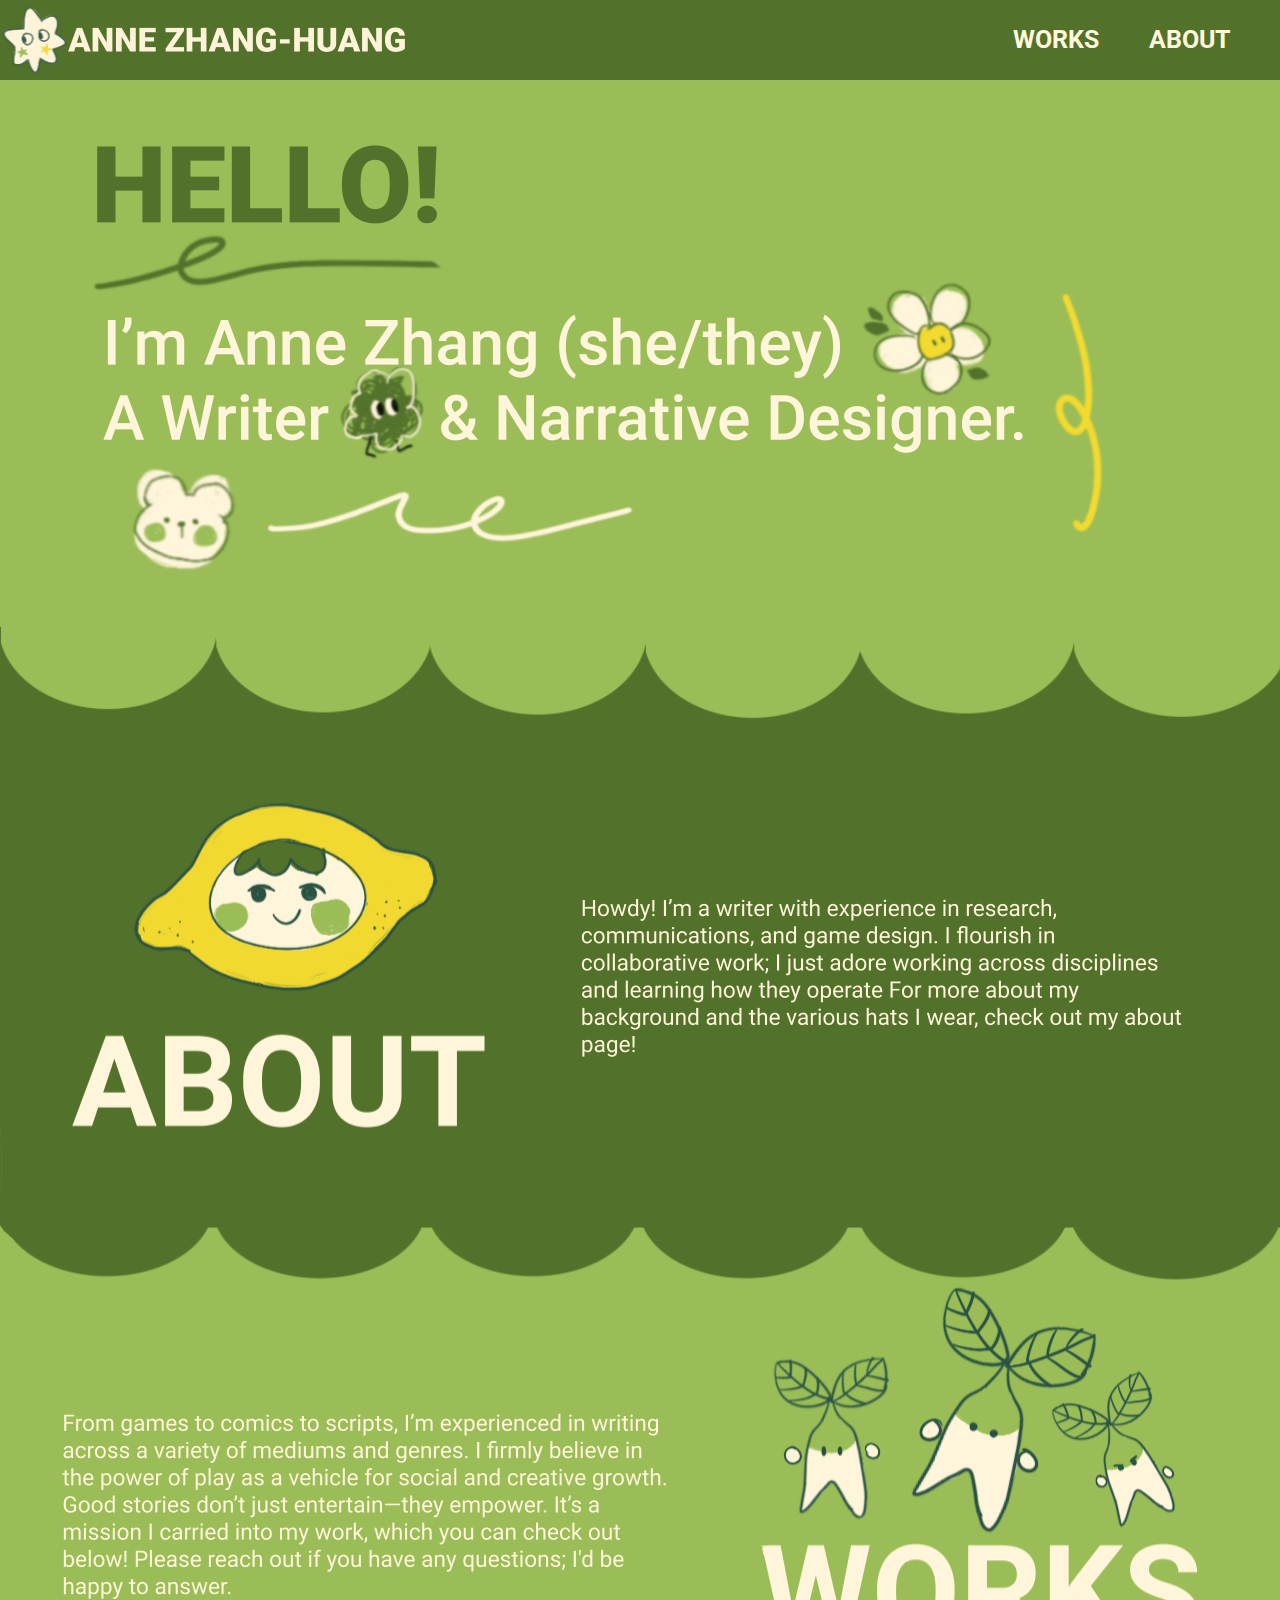
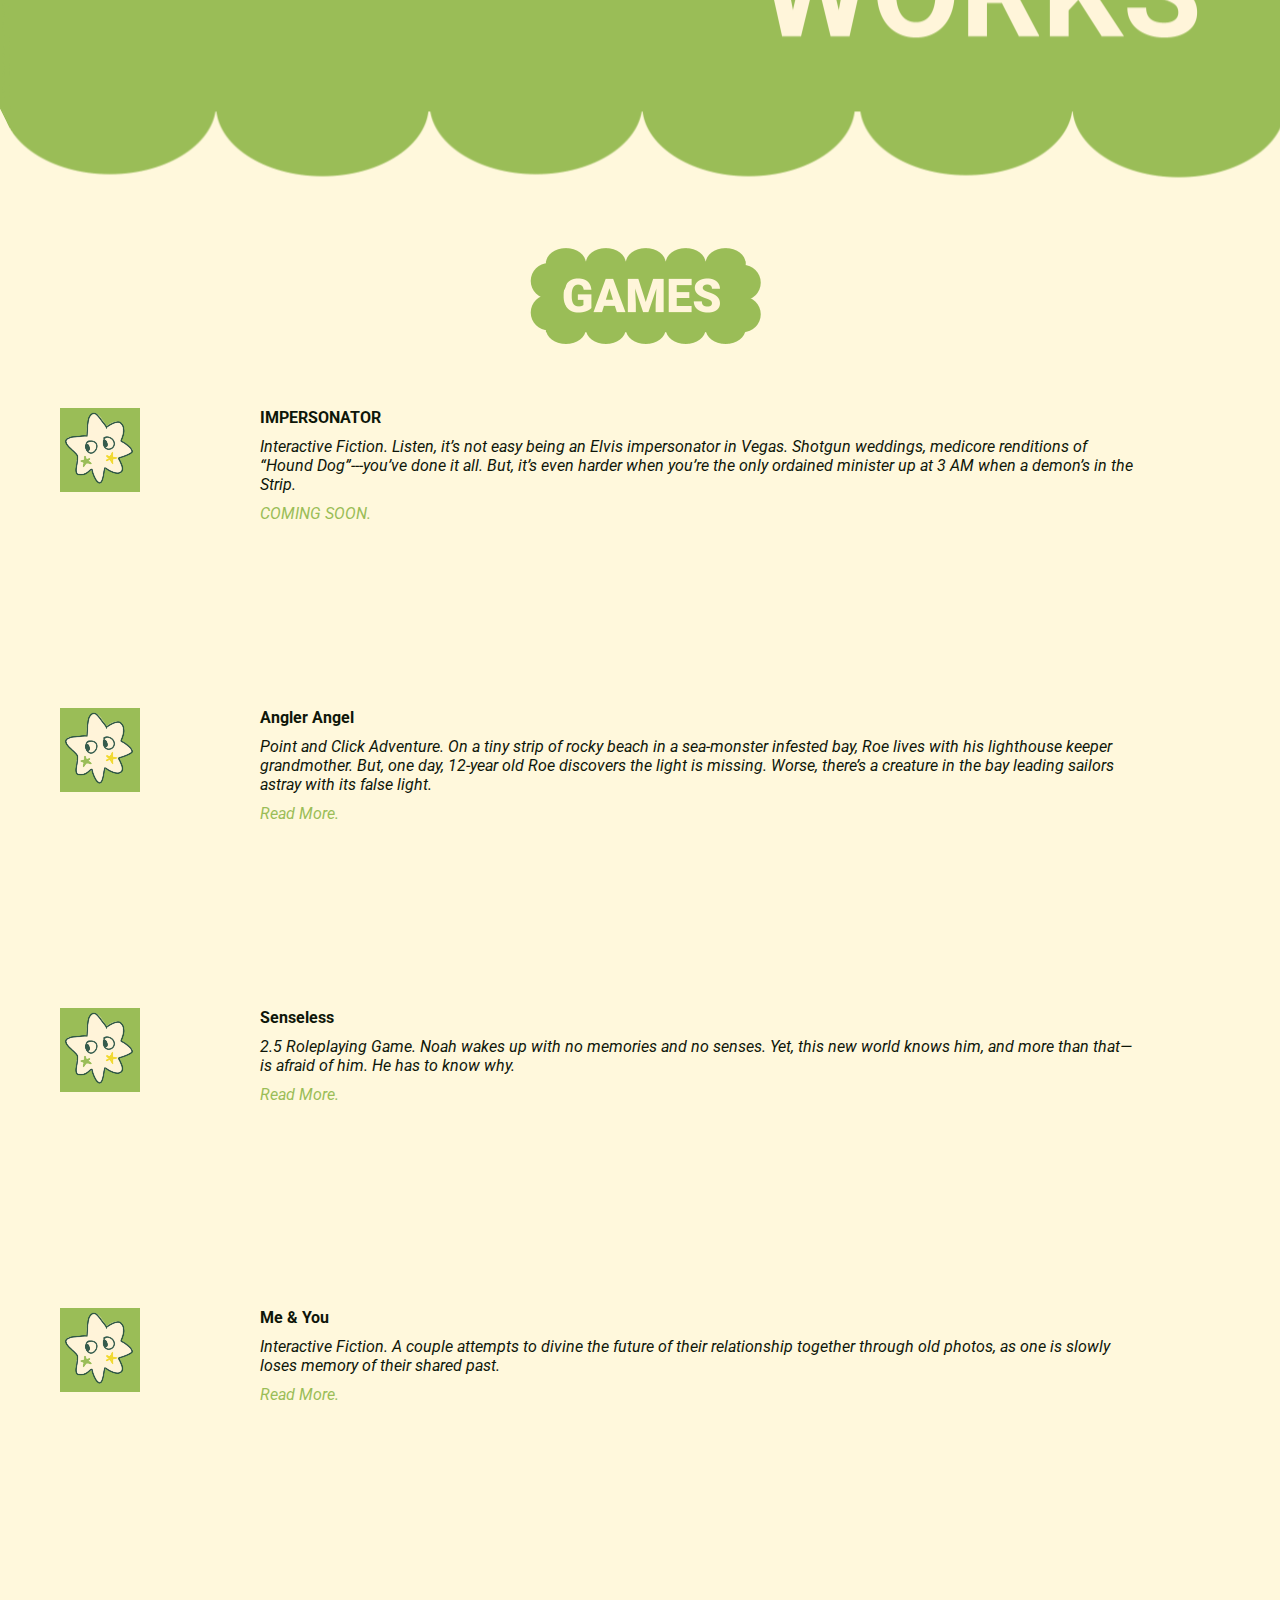
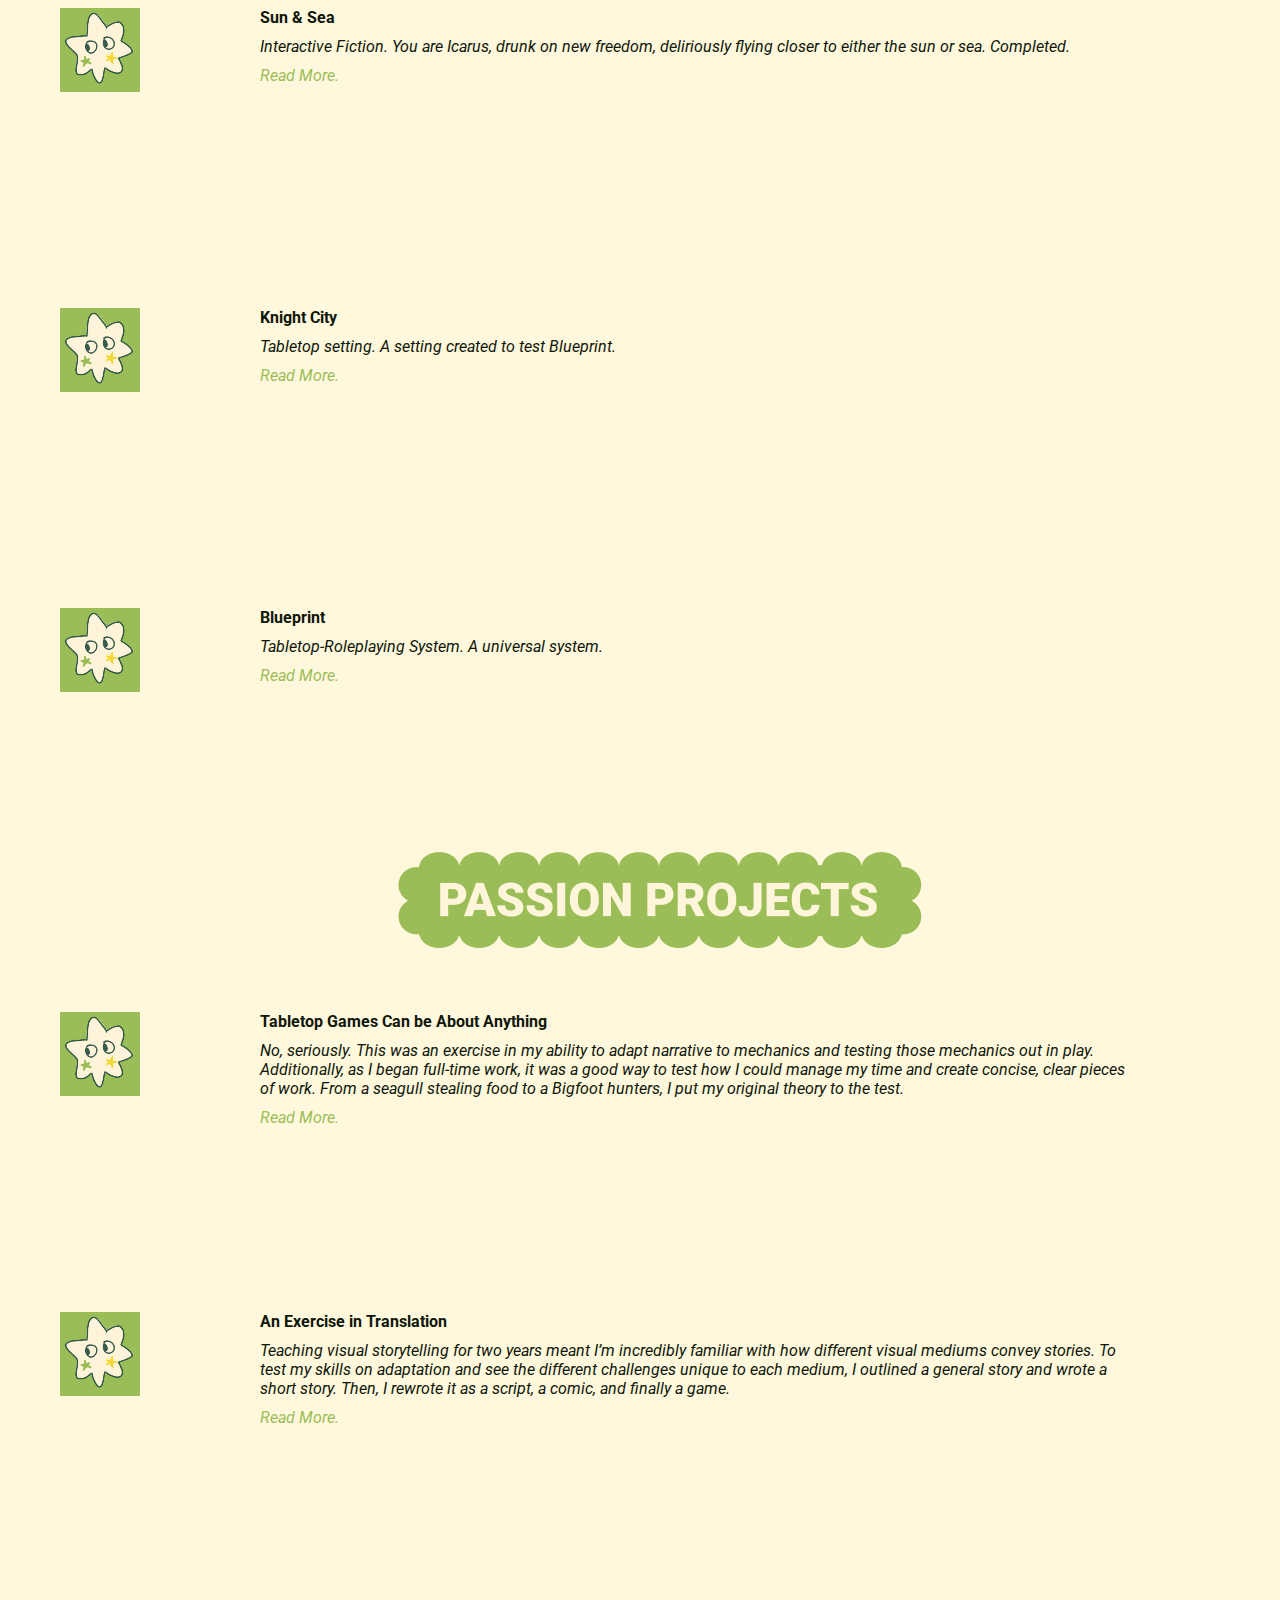
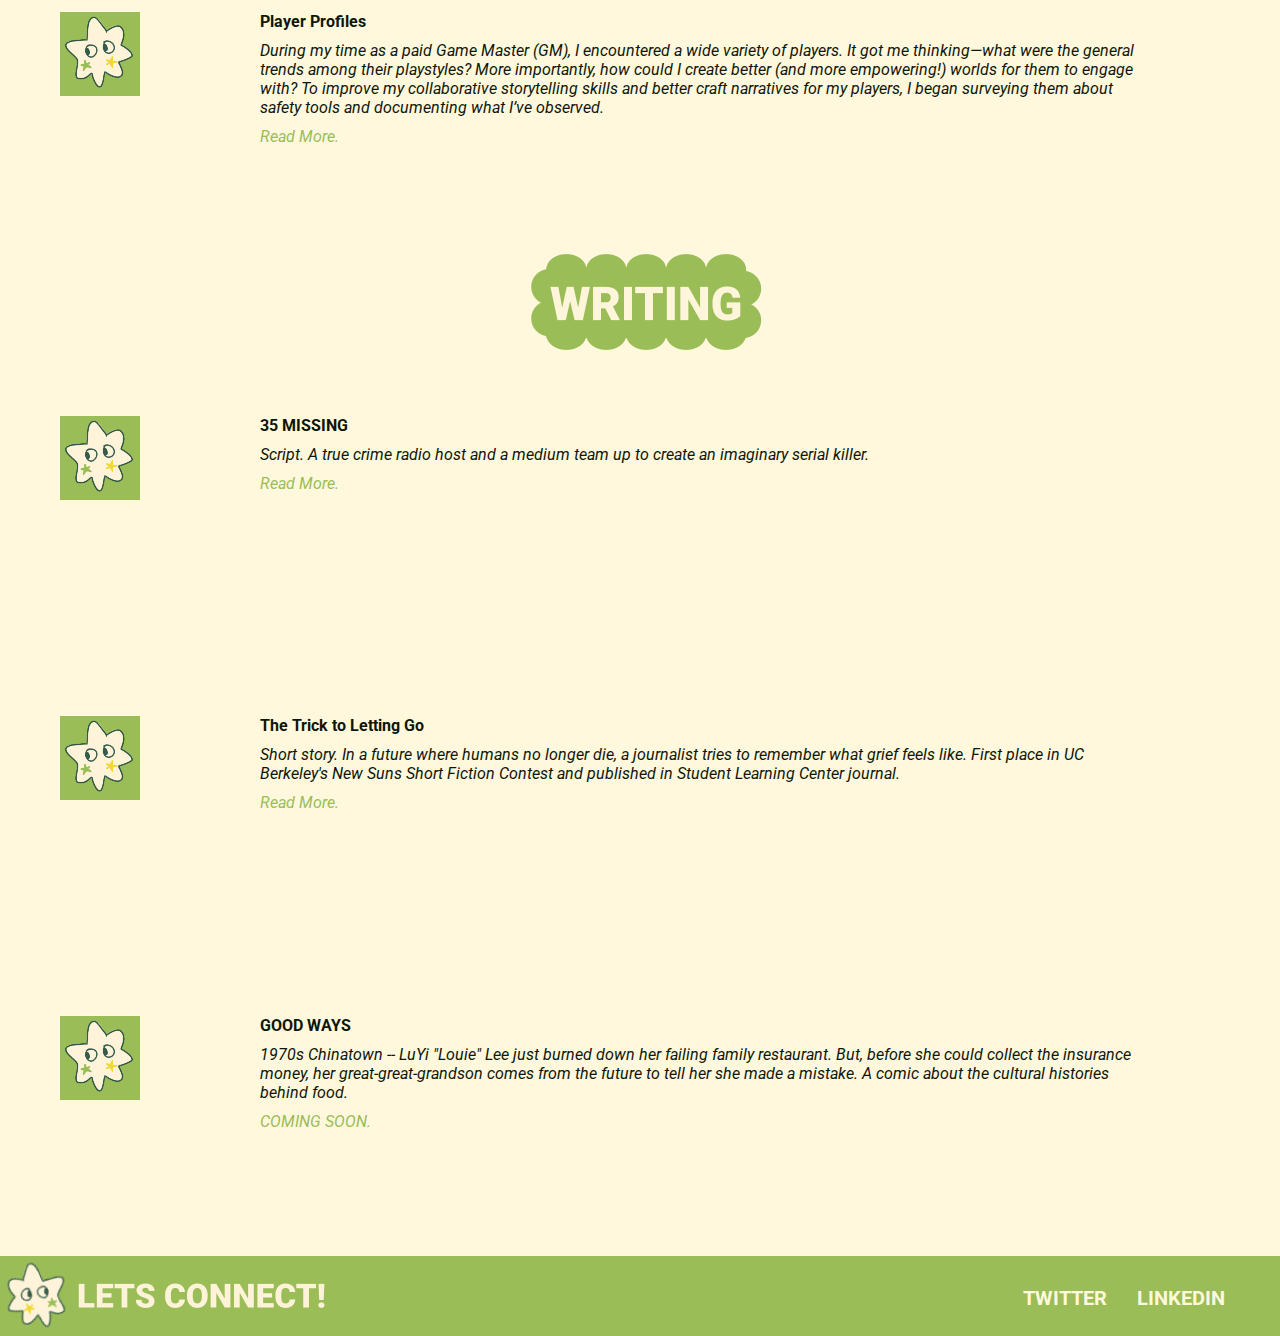
==== index.html @ 39949796 "Initial commit" ====
<!DOCTYPE html> 
<html>
    
<head> 
    <link rel="stylesheet" type="text/css" href="css/style.css"> 
    <link href="https://fonts.googleapis.com/css2?family=Roboto&display=swap" rel="stylesheet"> 
    <style>
        body {
          font-family: "Roboto", sans-serif;
        }
    </style>
        
<!--please do not read or review my code. it works, and that's what matters.-->

</head>

<!--navbar-->
<div class="nav2">
    <div id="logo"> <a href="index.html"> <img id="logo" src="assets/logofull.png" alt="logo"> </a> </div>
    <a href="about.html"> <div id="navitem2"> <strong> ABOUT </strong> </div> </a>
    <a href="#sectiontitle1"> <div id="navitem3"> <strong> WORKS </strong></div></a>
</div>

<!--header image-->
        <div id="headerim">
            <img id="headerim" src="assets/header.png" alt="headerim"> 
        </div>

<!--games-->

<div id="sectiontitle">
    <img id="gamessec" src="assets/gamessection.png" alt="gamessec"> 
</div>

<div id="projectunit">
    <div id="img-container"> 
        <img src="assets/lgoo.PNG" alt="gamephoto">
    </div>
    <div id="descrip"> <div id=title1>  <strong> IMPERSONATOR </strong> </div>
    <div id="summ"><em>Interactive Fiction. Listen, it’s not easy being an Elvis impersonator in Vegas. Shotgun weddings, medicore renditions of “Hound Dog”---you’ve done it all. But, it’s even harder when you’re the only ordained minister up at 3 AM when a demon’s in the Strip.</em> </div>
    <div id="comingsoon"> <em> COMING SOON. </em> </div>
    </div>
</div>

<div id="projectunit">
    <div id="img-container"> 
        <img src="assets/lgoo.PNG" alt="gamephoto">
    </div>
    <div id="descrip"> <div id=title1> <strong> Angler Angel </strong> </div>
    <div id="summ"> <em>Point and Click Adventure. On a tiny strip of rocky beach in a sea-monster infested bay, Roe lives with his lighthouse keeper grandmother. But, one day, 12-year old Roe discovers the light is missing. Worse, there’s a creature in the bay leading sailors astray with its false light. </em> </div>
    <a id="readmore" href="works/Angler Angel.html"> <em> Read More. </em> </a>
    </div>
</div>

<div id="projectunit">
    <div id="img-container"> 
        <img src="assets/lgoo.PNG" alt="gamephoto">
    </div>
    <div id="descrip"> <div id=title1> <strong> Senseless </strong> </div>
    <div id="summ"> <em>2.5 Roleplaying Game. Noah wakes up with no memories and no senses. Yet, this new world knows him, and more than that—is afraid of him. He has to know why.</em> </div>
    <a id="readmore" href="works/Senseless.html"> <em> Read More. </em> </a>
    </div>
</div>

<div id="projectunit">
    <div id="img-container"> 
        <img src="assets/lgoo.PNG" alt="gamephoto">
    </div>
    <div id="descrip"> <div id=title1> <strong> Me & You </strong> </div>
    <div id="summ"> <em>Interactive Fiction. A couple attempts to divine the future of their relationship together through old photos, as one is slowly loses memory of their shared past. </em> </div>
    <a id="readmore" href="works/Me & You.html"> <em> Read More. </em> </a>
    </div>
</div>

<div id="projectunit">
    <div id="img-container"> 
        <img src="assets/lgoo.PNG" alt="gamephoto">
    </div>
    <div id="descrip"> <div id=title1> <strong> Sun & Sea</strong> </div>
    <div id="summ"> <em>Interactive Fiction. You are Icarus, drunk on new freedom, deliriously flying closer to either the sun or sea. Completed.</em> </div>
    <a id="readmore" href="works/Sun & Sea.html"> <em> Read More. </em> </a>
    </div>
</div>

<div id="projectunit">
    <div id="img-container"> 
        <img src="assets/lgoo.PNG" alt="gamephoto">
    </div>
    <div id="descrip"> <div id=title1>  <strong> Knight City </strong> </div>
    <div id="summ"> <em>Tabletop setting. A setting created to test Blueprint. </em> </div>
    <a id="readmore" href="works/Blueprint.html"> <em> Read More. </em> </a>
    </div>
</div>

<div id="projectunit">
    <div id="img-container"> 
        <img src="assets/lgoo.PNG" alt="gamephoto">
    </div>
    <div id="descrip"> <div id=title1>  <strong> Blueprint </strong> </div>
    <div id="summ"> <em>Tabletop-Roleplaying System. A universal system. </em> </div>
    <a id="readmore" href="works/Knight City.html"> <em> Read More. </em> </a>
    </div>
</div>

<!--passion projects-->

<div id="sectiontitle1">
    <img id="gamessec" src="assets/projectssection.png" alt="gamessec"> 
</div>

<div id="projectunit">
    <div id="img-container"> 
        <img src="assets/lgoo.PNG" alt="gamephoto">
    </div>
    <div id="descrip"> <div id=title1>  <strong> Tabletop Games Can be About Anything </strong> </div>
    <div id="summ"> <em>No, seriously. This was an exercise in my ability to adapt narrative to mechanics and testing those mechanics out in play. Additionally, as I began full-time work, it was a good way to test how I could manage my time and create concise, clear pieces of work. From a seagull stealing food to a Bigfoot hunters, I put my original theory to the test. </em> </div>
    <a id="readmore" href="works.html"> <em> Read More. </em> </a>
    </div>
</div>

<div id="projectunit">
    <div id="img-container"> 
        <img src="assets/lgoo.PNG" alt="gamephoto">
    </div>
    <div id="descrip"> <div id=title1> <strong> An Exercise in Translation </strong> </div>
    <div id="summ"> <em>Teaching visual storytelling for two years meant I’m incredibly familiar with how different visual mediums convey stories. To test my skills on adaptation and see the different challenges unique to each medium, I outlined a general story and wrote a short story. Then, I rewrote it as a script, a comic, and finally a game. </em> </div>
    <a id="readmore" href="works.html"> <em> Read More. </em> </a>
    </div>
</div>

<div id="projectunit">
    <div id="img-container"> 
        <img src="assets/lgoo.PNG" alt="gamephoto">
    </div>
    <div id="descrip"> <div id=title1> <strong> Player Profiles</strong> </div>
    <div id="summ"> <em> During my time as a paid Game Master (GM), I encountered a wide variety of players. It got me thinking—what were the general trends among their playstyles? More importantly, how could I create better (and more empowering!) worlds for them to engage with? To improve my collaborative storytelling skills and better craft narratives for my players, I began surveying them about safety tools and documenting what I’ve observed. </em> </div>
    <a id="readmore" href="works.html"> <em> Read More. </em> </a>
    </div>
</div>

<!-- 
<div id="projectunit">
    <img src="multiverse.jpg" alt="translation">
    <h4>RUNETERRA: MULTIVERSE</h4> 
    <em>Body text. <a href="works.html"> Read More. </a> </em> 
</div>

<div id="projectunit">
    <img src="translation.jpg" alt="translation">
    <h4>VALORANT: TWO WORLDS</h4> 
    <em>Body text. <a href="works.html"> Read More. </a> </em> 
</div>
-->

<!--other writing -->

<div id="sectiontitle">
    <img id="gamessec" src="assets/writingsection.png" alt="gamessec"> 
</div>

<div id="projectunit">
    <div id="img-container"> 
        <img src="assets/lgoo.PNG" alt="gamephoto">
    </div>
    <div id="descrip"> <div id=title1> <strong> 35 MISSING </strong> </div>
    <div id="summ"> <em> Script. A true crime radio host and a medium team up to create an imaginary serial killer. </em> </div>
    <a id="readmore" href="works.html"> <em> Read More. </em> </a>
    </div>
</div>

<div id="projectunit">
    <div id="img-container"> 
        <img src="assets/lgoo.PNG" alt="gamephoto">
    </div>
    <div id="descrip"> <div id=title1> <strong> The Trick to Letting Go </strong>  </div>
    <div id="summ"> <em> Short story. In a future where humans no longer die, a journalist tries to remember what grief feels like. First place in UC Berkeley's New Suns Short Fiction Contest and published in Student Learning Center journal.</em> </div>
    <a id="readmore" href="works.html"> <em> Read More. </em> </a>
    </div>
</div>

<div id="projectunit">
    <div id="img-container"> 
        <img src="assets/lgoo.PNG" alt="gamephoto">
    </div>
    <div id="descrip"> <div id=title1> <strong> GOOD WAYS </strong> </div>
    <div id="summ"> <em> 1970s Chinatown -- LuYi "Louie" Lee just burned down her failing family restaurant. But, before she could collect the insurance money, her great-great-grandson comes from the future to tell her she made a mistake. A comic about the cultural histories behind food.</em> </div>
    <div id="comingsoon"> <em> COMING SOON. </em> </div>
    </div>
</div>

<!--footer-->
<div class="footer">
    <div id="logofoot">
        <img id="logofoot" src="assets/letsconnect.png" alt="logofoot"> 
    </div>
        <a href="https://www.linkedin.com/in/annezhang9/"> <div id="contactinfo"> <strong> LINKEDIN </strong> </div> </a>
        <a href="https://twitter.com/rejectedtedtalk"> <div id="contactinfo2"> <strong> TWITTER </strong> </div> </a>
    </div>
</div>

<script src="js/script.js"></script>

</body>

</html>
---- css/style.css ----
@import url('https://fonts.googleapis.com/css2?family=Roboto&display=swap');

/*please do not read or review my code. it works, and that's what matters.*/

html {
	background-color: #fff8dc;
}

body {
	margin: 0px;
	padding: 0px;
}

/*navbar*/

.nav {
	overflow: hidden;
	display: inline;
	float: left;
	background-color: #52712b;
    width: 1350px;
    height: 80px;
    position:fixed;
	margin: 0px;
}

#navitem {
	list-style-type: none;
	float: right;
	color: #fff8dc; 
	font-size: 25px;
	display: flex; 
	flex-direction: row;
	justify-content: flex-end;
	align-items: center;
	padding-top: 25px;
	padding-right: 120px;
}

#navitem:link {
	color: #fff8dc; 
    text-decoration: none;
}

#navitem:hover {
	text-decoration: underline;
}

#navitem:visited, #navitem:active {
    color: #f1d930;
}

#logo {
	list-style-type: none;
	margin: 0;
   	display: inline;
   	float: left;
}

/*navbar double duty*/

.nav2 {
	overflow: hidden;
	display: inline;
	float: left;
	background-color: #52712b;
    width: 1350px;
    height: 80px;
    position:fixed;
	margin: 0px;
}

#navitem2, #navitem3 {
	list-style-type: none;
	float: right;
	color: #fff8dc; 
	font-size: 25px;
	display: flex; 
	flex-direction: row;
	justify-content: flex-end;
	align-items: center;
	padding-top: 25px;
}

#navitem2 {
	padding-right: 120px;
}

#navitem3{
	padding-right: 50px;
}

#navitem2:link, #navitem3:link {
	color: #fff8dc; 
    text-decoration: none;
}

#navitem2:hover, #navitem3:hover {
	text-decoration: underline;
}

#navitem2:visited, #navitem2:active, #navitem3:visited, #navitem3:active {
    color: #f1d930;
}

#logo2 {
	list-style-type: none;
	margin: 0;
   	display: inline;
   	float: left;
}

/*headerimage*/

#headerim {
	padding-top: 20px;
}

/*works body*/

#sectiontitle {
	padding-left: 525px;
}

#sectiontitle1 {
	padding-left: 390px;
}

#projectt {
	color: #52712b;
}

#workdes {
	color: #1e151b;
}

#descrip { 
	padding: 10px;
}

#workdes {
    color: #1e151b;
}

/*about; dress up*/
#pop {
    background-color: #f4f1ec;
    height: 100%;
}

#ABC {
    height: 100%;
  }

body {
	margin: 0px;
	background-position: center;
}

#title {
	font-size: 75px;
	text-align: center;
	margin: 30px;
	margin-bottom: 20px;
	text-transform: uppercase;
	letter-spacing: 2px;
	padding-top: 30px;
	font-weight: 700;
	color: #52712b;
}

#me-container {
	overflow: hidden;
	position: relative;
	width: 500px;
	height: 300px;
	margin: 0 auto;
}

#selection-container {
	position: relative;
	text-align: center;
	top: 10px;
	padding: 10px;
}

.outfit-selection {
	cursor: pointer;
	height: 100px;
	margin: 10px;
}

.outfit-selection:hover {
	opacity: 0.6;
}

#body {
	position: absolute;
	height: 300px;
	top: 5px;
	left: 110px;
}

#body:hover, .outfit:hover, .outfit-selection:hover {
	-webkit-transform: rotate(5deg);
}

.outfit {
	/*z-index: 10;*/
	position: absolute;
	height: 300px;
	top: 5px;
	left: 110px;
}

.hidden {
	display: none;
}

.show {
	display: block;
}

#o1 {
	position: absolute;
	height: 300px;
	top: 5px;
	left: 110px;
}

#o2 {
	position: absolute;
	height: 300px;
	top: 5px;
	left: 110px;
}

#o3 {
	position: absolute;
	height: 300px;
	top: 5px;
	left: 110px;
}

#o4 {
	position: absolute;
	height: 300px;
	top: 5px;
	left: 110px;
}

#o2text {
	color: #52712b;
	font-size: 30px;
	padding-left: 580px;
}

#o1text, #o3text {
	color: #52712b;
	font-size: 30px;
	padding-left: 550px;
}

#o4text {
	color: #52712b;
	font-size: 30px;
	padding-left: 560px;
}

#bodytext{
	color: #1e151b;
	font-size: 15px;
	padding-left: 350px;
	padding-top: 15px;
	padding-bottom: 25px;
}

#o1body, #o2body, #o3body, #o4body {
	color: #1e151b;
	font-size: 15px;
	padding-left: 380px;
	padding-top: 15px;
	padding-bottom: 25px;
}

.button {
	position: absolute;
	font-size: 1.5em;
	text-transform: uppercase;
	color: #f4f1ec;
	background: #9abd57;
	padding: 10px;
	letter-spacing: 3px;
	text-align: center;
	transition: 0.3s;
}

.button:hover {
	cursor: pointer;
	background:#9abd57;
	transform: rotate(-5deg);
}

#strip-button {
	right: 20%;
	bottom: 40%;

}

/*index body*/

#abme1, #ABC {
	display:flex;
	flex-direction: row;
	justify-content: space-around;
	align-items: center;
}

#ab1title, #projectt {
	color: #9abd57;
}

#ab1ab, #workdes {
	color: #0e1609;
}

#project-unit {
	margin: 10px;
	display: flex;
	flex-direction: column;
	align-items: center; 
	justify-content: flex-start;
}

/*
#project-unit1 {
	margin-top: 10px;
	padding-right: 120px;
	display: flex;
	flex-direction: column;
}
*/


#gamephoto1{
	padding-left: 30px;
}

#descrip {
	margin-left: 50px;
	margin-right: 50px;
	margin-top: 50px;
	margin-bottom: 50px;
}

#summ {
	padding-top: 10px;
}

#img-container {
	margin: 60px;
	background-color: #9abd57;
}

#abc{
	display:flex;
	flex-direction: row;
	justify-content: space-around;
	align-items: center;
	padding-bottom: 10px;
}

#projectunit {
	height: 300px;
	width: 1200px;
	color: #0e1609;
	display:flex;
	flex-direction: row;
	align-items: flex-start;
}

/*
#title1 {
	color: #52712b;
	font-size: 20px;
}
*/

#summ {
	padding-bottom: 10px;
}

#comingsoon {
	color: #9abd57;
}

#readmore {
	color: #9abd57;
	text-decoration: none;
}

#readmore:link {
    text-decoration: none;
	color: #9abd57;
}

#readmore:visited {
	color: #52712b;
	text-decoration: none;
}

#readmore:hover {
	color: #52712b;
	text-decoration: underline;
}

#readmore:active {
    color: #52712b;
	text-decoration: none;
}

/*footer*/

.footer {
    background-color: #9abd57;
    width: 1350px;
    height: 80px;
    left:0px;
    bottom:0px;
}

#contactinfo, #contactinfo2 {
	color: #fff8dc;
    padding-left: 20px;
	list-style-type: none;
	display: inline;
	float: right;
	font-size: 20px;
	margin: 5px;
	padding-top: 25px;
}

#contactinfo {
	padding-right: 120px;
}

#contactinfo2 {
	padding-left: 25px;
}

#contactinfo:link, #contactinfo2:link {
    text-decoration: none;
	color: #fff8dc; 
}

#contactinfo:hover, #contactinfo2:hover {
	text-decoration: underline;
}

#contactinfo:visited, #contactinfo:active, #contactinfo2:visited, #contactinfo2:active {
    color: #f1d930;
}

#logofoot {
	float: left;
}
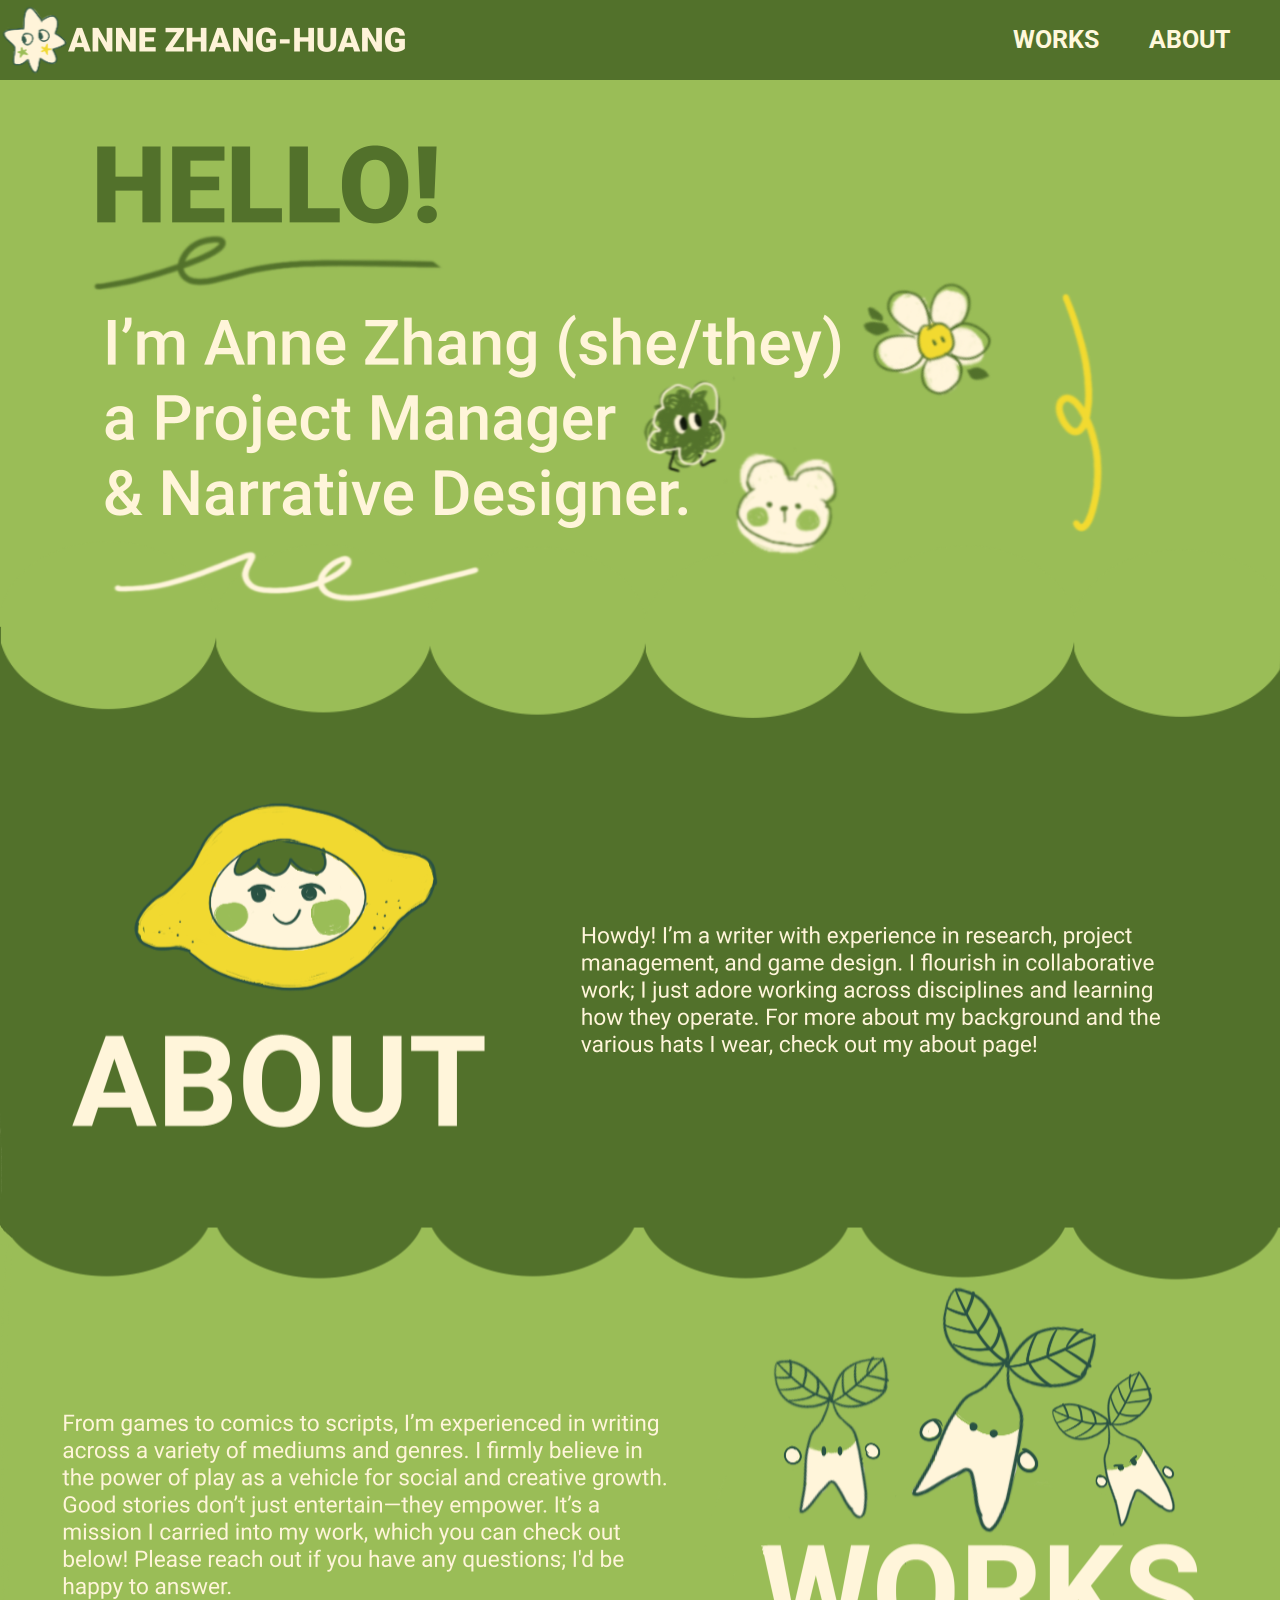
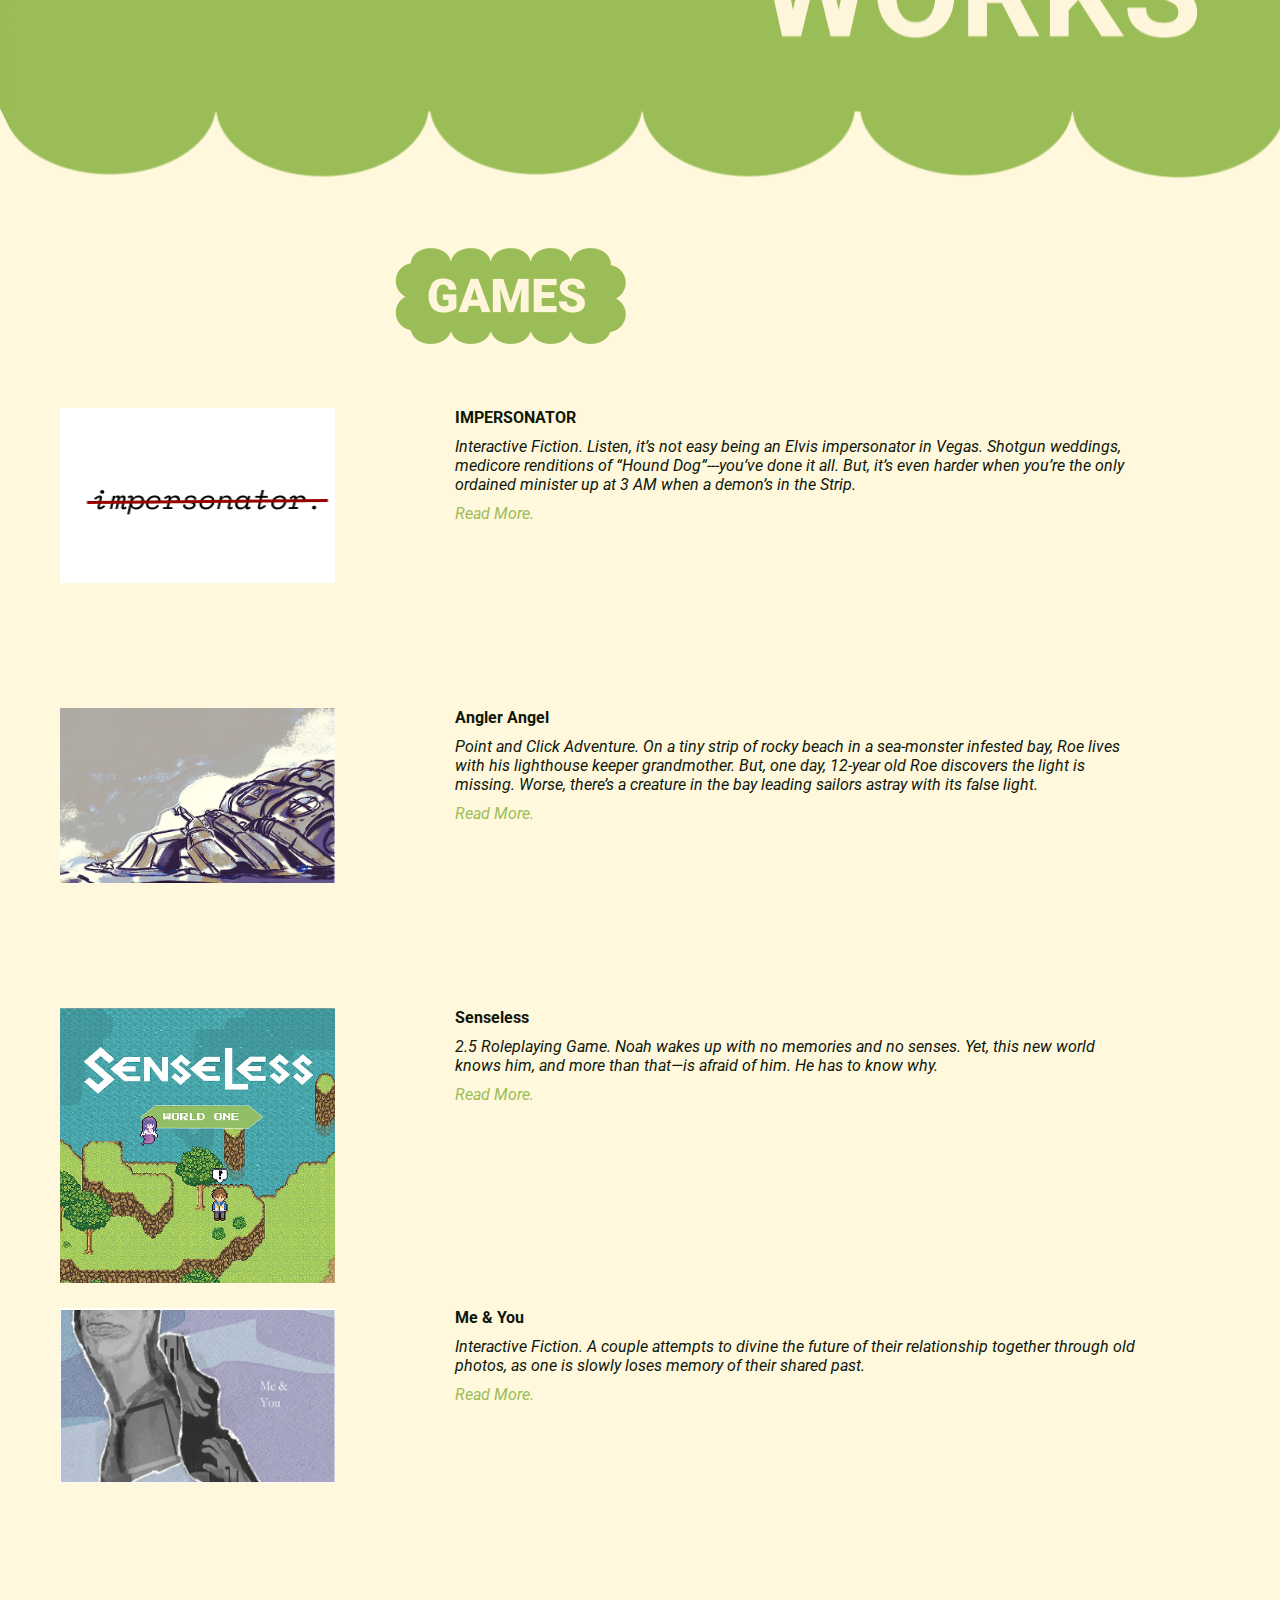
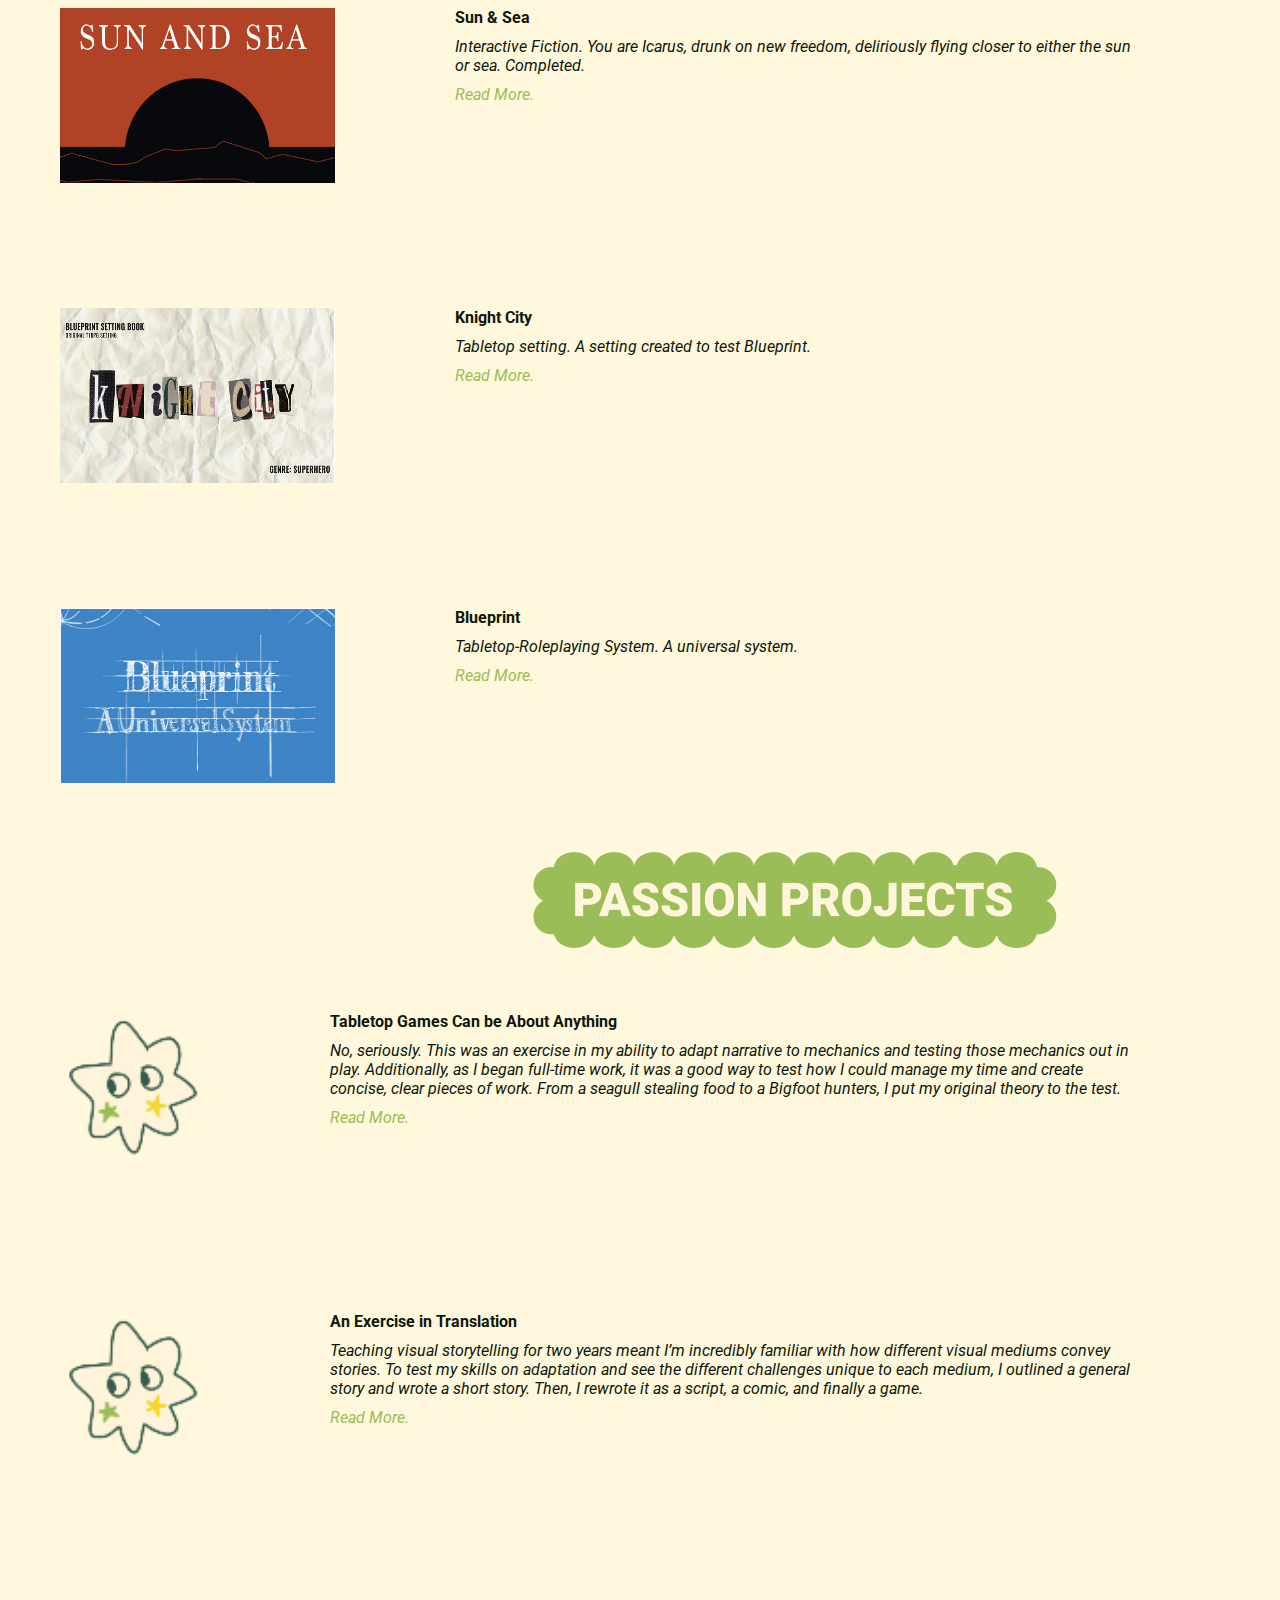
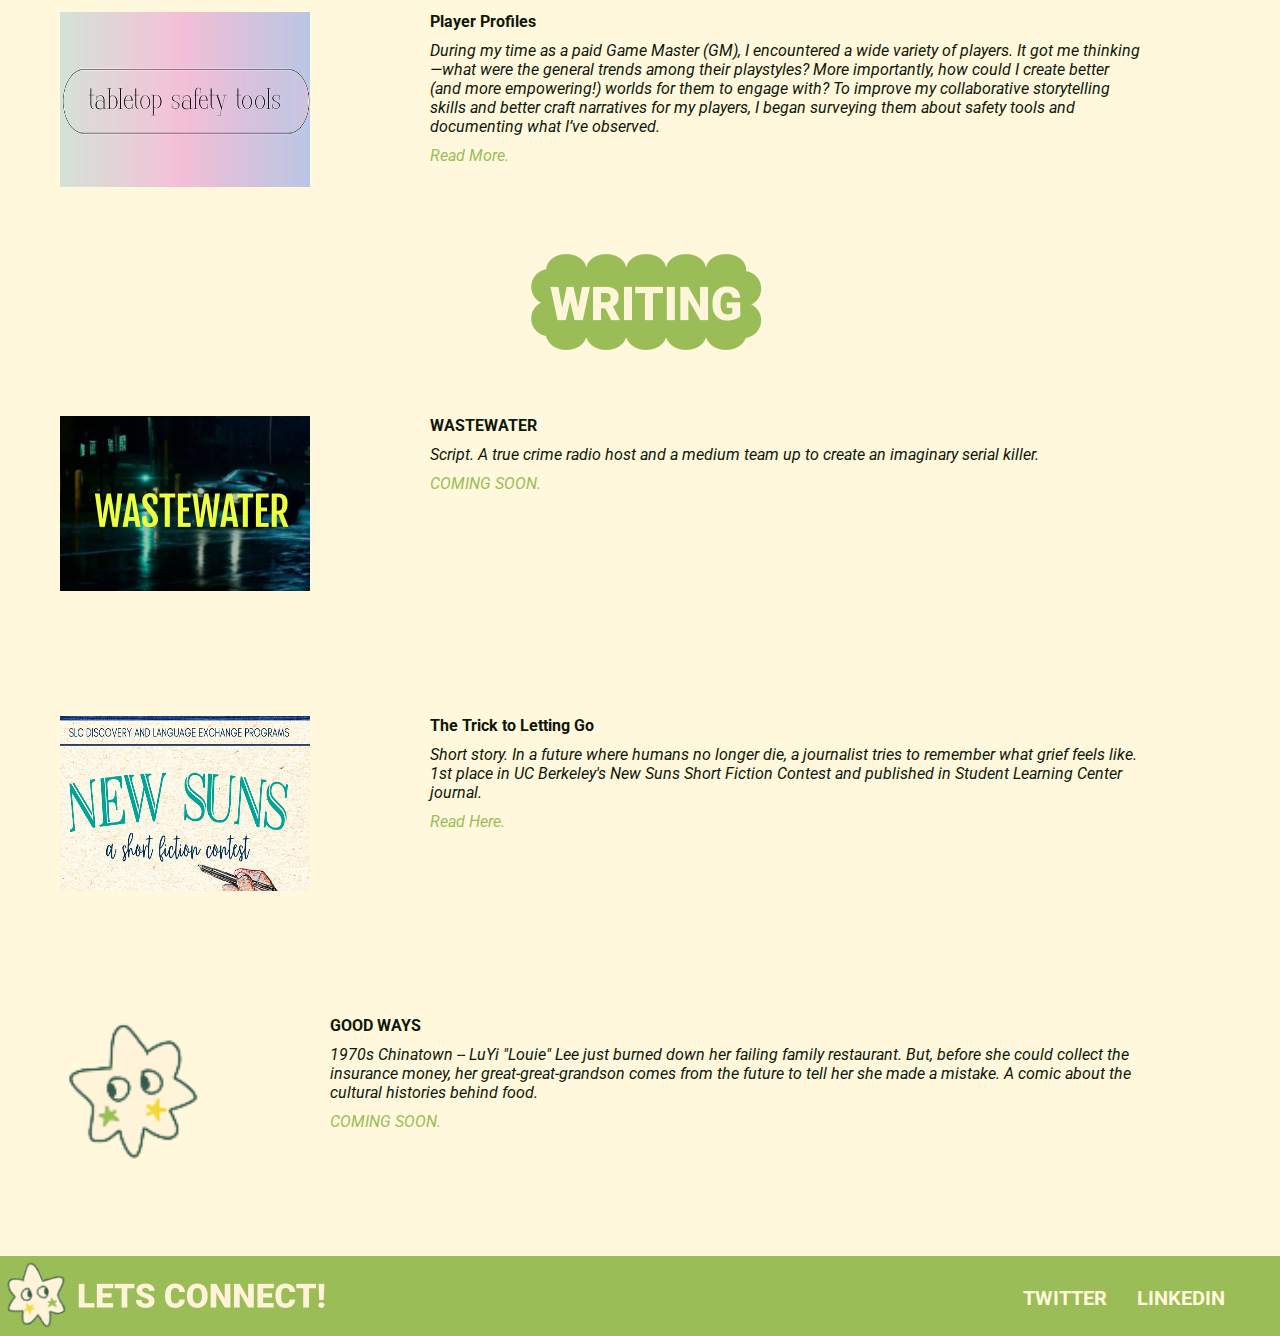
==== commit d0ec5096: "update" ====
--- a/index.html
+++ b/index.html
@@ -28,23 +28,23 @@
 
 <!--games-->
 
-<div id="sectiontitle">
+<div id="sectiontitle1">
     <img id="gamessec" src="assets/gamessection.png" alt="gamessec"> 
 </div>
 
 <div id="projectunit">
     <div id="img-container"> 
-        <img src="assets/lgoo.PNG" alt="gamephoto">
+        <img class="gamephoto3" src="assets/Impersonator.1.png" alt="gamephoto">
     </div>
     <div id="descrip"> <div id=title1>  <strong> IMPERSONATOR </strong> </div>
     <div id="summ"><em>Interactive Fiction. Listen, it’s not easy being an Elvis impersonator in Vegas. Shotgun weddings, medicore renditions of “Hound Dog”---you’ve done it all. But, it’s even harder when you’re the only ordained minister up at 3 AM when a demon’s in the Strip.</em> </div>
-    <div id="comingsoon"> <em> COMING SOON. </em> </div>
-    </div>
-</div>
-
-<div id="projectunit">
-    <div id="img-container"> 
-        <img src="assets/lgoo.PNG" alt="gamephoto">
+    <a id="readmore" href="works/Impersonator.html"> <em> Read More. </em> </a>
+    </div>
+</div>
+
+<div id="projectunit">
+    <div id="img-container"> 
+        <img class="gamephoto3"  src="assets/AnglerAngel.1.png" alt="gamephoto">
     </div>
     <div id="descrip"> <div id=title1> <strong> Angler Angel </strong> </div>
     <div id="summ"> <em>Point and Click Adventure. On a tiny strip of rocky beach in a sea-monster infested bay, Roe lives with his lighthouse keeper grandmother. But, one day, 12-year old Roe discovers the light is missing. Worse, there’s a creature in the bay leading sailors astray with its false light. </em> </div>
@@ -54,7 +54,7 @@
 
 <div id="projectunit">
     <div id="img-container"> 
-        <img src="assets/lgoo.PNG" alt="gamephoto">
+        <img class="gamephoto2" src="assets/Senseless.1.webp" alt="gamephoto">
     </div>
     <div id="descrip"> <div id=title1> <strong> Senseless </strong> </div>
     <div id="summ"> <em>2.5 Roleplaying Game. Noah wakes up with no memories and no senses. Yet, this new world knows him, and more than that—is afraid of him. He has to know why.</em> </div>
@@ -64,7 +64,7 @@
 
 <div id="projectunit">
     <div id="img-container"> 
-        <img src="assets/lgoo.PNG" alt="gamephoto">
+        <img class="gamephoto3" src="assets/Me&You.1.png" alt="gamephoto">
     </div>
     <div id="descrip"> <div id=title1> <strong> Me & You </strong> </div>
     <div id="summ"> <em>Interactive Fiction. A couple attempts to divine the future of their relationship together through old photos, as one is slowly loses memory of their shared past. </em> </div>
@@ -74,7 +74,7 @@
 
 <div id="projectunit">
     <div id="img-container"> 
-        <img src="assets/lgoo.PNG" alt="gamephoto">
+        <img class="gamephoto3" src="assets/SunandSea.1.png" alt="gamephoto">
     </div>
     <div id="descrip"> <div id=title1> <strong> Sun & Sea</strong> </div>
     <div id="summ"> <em>Interactive Fiction. You are Icarus, drunk on new freedom, deliriously flying closer to either the sun or sea. Completed.</em> </div>
@@ -84,57 +84,57 @@
 
 <div id="projectunit">
     <div id="img-container"> 
-        <img src="assets/lgoo.PNG" alt="gamephoto">
+        <img class="gamephoto4" src="assets/KnightCity.1.png" alt="gamephoto">
     </div>
     <div id="descrip"> <div id=title1>  <strong> Knight City </strong> </div>
     <div id="summ"> <em>Tabletop setting. A setting created to test Blueprint. </em> </div>
-    <a id="readmore" href="works/Blueprint.html"> <em> Read More. </em> </a>
-    </div>
-</div>
-
-<div id="projectunit">
-    <div id="img-container"> 
-        <img src="assets/lgoo.PNG" alt="gamephoto">
+    <a id="readmore" href="works/Knight City.html"> <em> Read More. </em> </a>
+    </div>
+</div>
+
+<div id="projectunit">
+    <div id="img-container"> 
+        <img class="gamephoto4"  src="assets/Blueprint.1.png" alt="gamephoto">
     </div>
     <div id="descrip"> <div id=title1>  <strong> Blueprint </strong> </div>
     <div id="summ"> <em>Tabletop-Roleplaying System. A universal system. </em> </div>
-    <a id="readmore" href="works/Knight City.html"> <em> Read More. </em> </a>
+    <a id="readmore" href="works/Blueprint.html"> <em> Read More. </em> </a>
     </div>
 </div>
 
 <!--passion projects-->
 
-<div id="sectiontitle1">
+<div id="sectiontitle">
     <img id="gamessec" src="assets/projectssection.png" alt="gamessec"> 
 </div>
 
 <div id="projectunit">
     <div id="img-container"> 
-        <img src="assets/lgoo.PNG" alt="gamephoto">
+        <img class="gamephoto1" src="assets/lgoo.PNG" alt="gamephoto">
     </div>
     <div id="descrip"> <div id=title1>  <strong> Tabletop Games Can be About Anything </strong> </div>
     <div id="summ"> <em>No, seriously. This was an exercise in my ability to adapt narrative to mechanics and testing those mechanics out in play. Additionally, as I began full-time work, it was a good way to test how I could manage my time and create concise, clear pieces of work. From a seagull stealing food to a Bigfoot hunters, I put my original theory to the test. </em> </div>
-    <a id="readmore" href="works.html"> <em> Read More. </em> </a>
-    </div>
-</div>
-
-<div id="projectunit">
-    <div id="img-container"> 
-        <img src="assets/lgoo.PNG" alt="gamephoto">
+    <a id="readmore" href="works/TTRPGs Anything.html"> <em> Read More. </em> </a>
+    </div>
+</div>
+
+<div id="projectunit">
+    <div id="img-container"> 
+        <img class="gamephoto1" src="assets/lgoo.PNG" alt="gamephoto">
     </div>
     <div id="descrip"> <div id=title1> <strong> An Exercise in Translation </strong> </div>
     <div id="summ"> <em>Teaching visual storytelling for two years meant I’m incredibly familiar with how different visual mediums convey stories. To test my skills on adaptation and see the different challenges unique to each medium, I outlined a general story and wrote a short story. Then, I rewrote it as a script, a comic, and finally a game. </em> </div>
-    <a id="readmore" href="works.html"> <em> Read More. </em> </a>
-    </div>
-</div>
-
-<div id="projectunit">
-    <div id="img-container"> 
-        <img src="assets/lgoo.PNG" alt="gamephoto">
+    <a id="readmore" href="works/Translation.html"> <em> Read More. </em> </a>
+    </div>
+</div>
+
+<div id="projectunit">
+    <div id="img-container"> 
+        <img class="gamephoto" src="assets/TabletopSafetyTools.1.png" alt="gamephoto">
     </div>
     <div id="descrip"> <div id=title1> <strong> Player Profiles</strong> </div>
     <div id="summ"> <em> During my time as a paid Game Master (GM), I encountered a wide variety of players. It got me thinking—what were the general trends among their playstyles? More importantly, how could I create better (and more empowering!) worlds for them to engage with? To improve my collaborative storytelling skills and better craft narratives for my players, I began surveying them about safety tools and documenting what I’ve observed. </em> </div>
-    <a id="readmore" href="works.html"> <em> Read More. </em> </a>
+    <a id="readmore" href="Player Profiles.html"> <em> Read More. </em> </a>
     </div>
 </div>
 
@@ -160,27 +160,27 @@
 
 <div id="projectunit">
     <div id="img-container"> 
-        <img src="assets/lgoo.PNG" alt="gamephoto">
-    </div>
-    <div id="descrip"> <div id=title1> <strong> 35 MISSING </strong> </div>
+        <img class="gamephoto"  src="assets/Wastewater.1.png" alt="gamephoto">
+    </div>
+    <div id="descrip"> <div id=title1> <strong> WASTEWATER </strong> </div>
     <div id="summ"> <em> Script. A true crime radio host and a medium team up to create an imaginary serial killer. </em> </div>
-    <a id="readmore" href="works.html"> <em> Read More. </em> </a>
-    </div>
-</div>
-
-<div id="projectunit">
-    <div id="img-container"> 
-        <img src="assets/lgoo.PNG" alt="gamephoto">
+    <div id="comingsoon"> <em> COMING SOON. </em> </div>
+    </div>
+</div>
+
+<div id="projectunit">
+    <div id="img-container"> 
+        <img class="gamephoto"  src="assets/NewSuns.1.png" alt="gamephoto">
     </div>
     <div id="descrip"> <div id=title1> <strong> The Trick to Letting Go </strong>  </div>
-    <div id="summ"> <em> Short story. In a future where humans no longer die, a journalist tries to remember what grief feels like. First place in UC Berkeley's New Suns Short Fiction Contest and published in Student Learning Center journal.</em> </div>
-    <a id="readmore" href="works.html"> <em> Read More. </em> </a>
-    </div>
-</div>
-
-<div id="projectunit">
-    <div id="img-container"> 
-        <img src="assets/lgoo.PNG" alt="gamephoto">
+    <div id="summ"> <em> Short story. In a future where humans no longer die, a journalist tries to remember what grief feels like. 1st place in UC Berkeley's New Suns Short Fiction Contest and published in Student Learning Center journal.</em> </div>
+    <a id="readmore" href="https://drive.google.com/file/d/18GI1LyFBDPJJoJBKXrkPK3nQkl2oEgWP/view?usp=sharing"> <em> Read Here. </em> </a>
+    </div>
+</div>
+
+<div id="projectunit">
+    <div id="img-container"> 
+        <img class="gamephoto1" src="assets/lgoo.PNG" alt="gamephoto">
     </div>
     <div id="descrip"> <div id=title1> <strong> GOOD WAYS </strong> </div>
     <div id="summ"> <em> 1970s Chinatown -- LuYi "Louie" Lee just burned down her failing family restaurant. But, before she could collect the insurance money, her great-great-grandson comes from the future to tell her she made a mistake. A comic about the cultural histories behind food.</em> </div>
--- a/css/style.css
+++ b/css/style.css
@@ -267,20 +267,50 @@
 	padding-left: 560px;
 }
 
-#bodytext{
+#bodytext {
 	color: #1e151b;
-	font-size: 15px;
-	padding-left: 350px;
+	font-size: 16px;
+	padding-left: 325px;
 	padding-top: 15px;
 	padding-bottom: 25px;
 }
 
-#o1body, #o2body, #o3body, #o4body {
+#o4body {
 	color: #1e151b;
-	font-size: 15px;
-	padding-left: 380px;
-	padding-top: 15px;
-	padding-bottom: 25px;
+	font-size: 16px;
+	line-height: 25px;
+	padding-left: 200px;
+	padding-right: 200px;
+	padding-top: 25px;
+	padding-bottom: 50px;
+}
+
+#gmresume {
+	color: #52712b;
+}
+
+#gmresume:link {
+	color: #52712b; 
+    text-decoration: none;
+}
+
+#gmresume:hover {
+	text-decoration: underline;
+}
+
+#gmresume:visited, #gmresume:active {
+    color: #52712b;
+}
+
+
+#o1body, #o2body, #o3body {
+	color: #1e151b;
+	font-size: 16px;
+	line-height: 25px;
+	padding-left: 200px;
+	padding-right: 200px;
+	padding-top: 25px;
+	padding-bottom: 50px;
 }
 
 .button {
@@ -332,20 +362,6 @@
 	justify-content: flex-start;
 }
 
-/*
-#project-unit1 {
-	margin-top: 10px;
-	padding-right: 120px;
-	display: flex;
-	flex-direction: column;
-}
-*/
-
-
-#gamephoto1{
-	padding-left: 30px;
-}
-
 #descrip {
 	margin-left: 50px;
 	margin-right: 50px;
@@ -359,7 +375,31 @@
 
 #img-container {
 	margin: 60px;
-	background-color: #9abd57;
+}
+
+.gamephoto {
+	height: 175px;
+	width: 250px;
+}
+
+.gamephoto1 {
+	height: 150px;
+	width: 150px;
+}
+
+.gamephoto2 {
+	height: 275px;
+	width: 275px;
+}
+
+.gamephoto3{
+	height: 175px;
+	width: 275px;
+}
+
+.gamephoto4{
+	height: 175px;
+	width: 275px;
 }
 
 #abc{
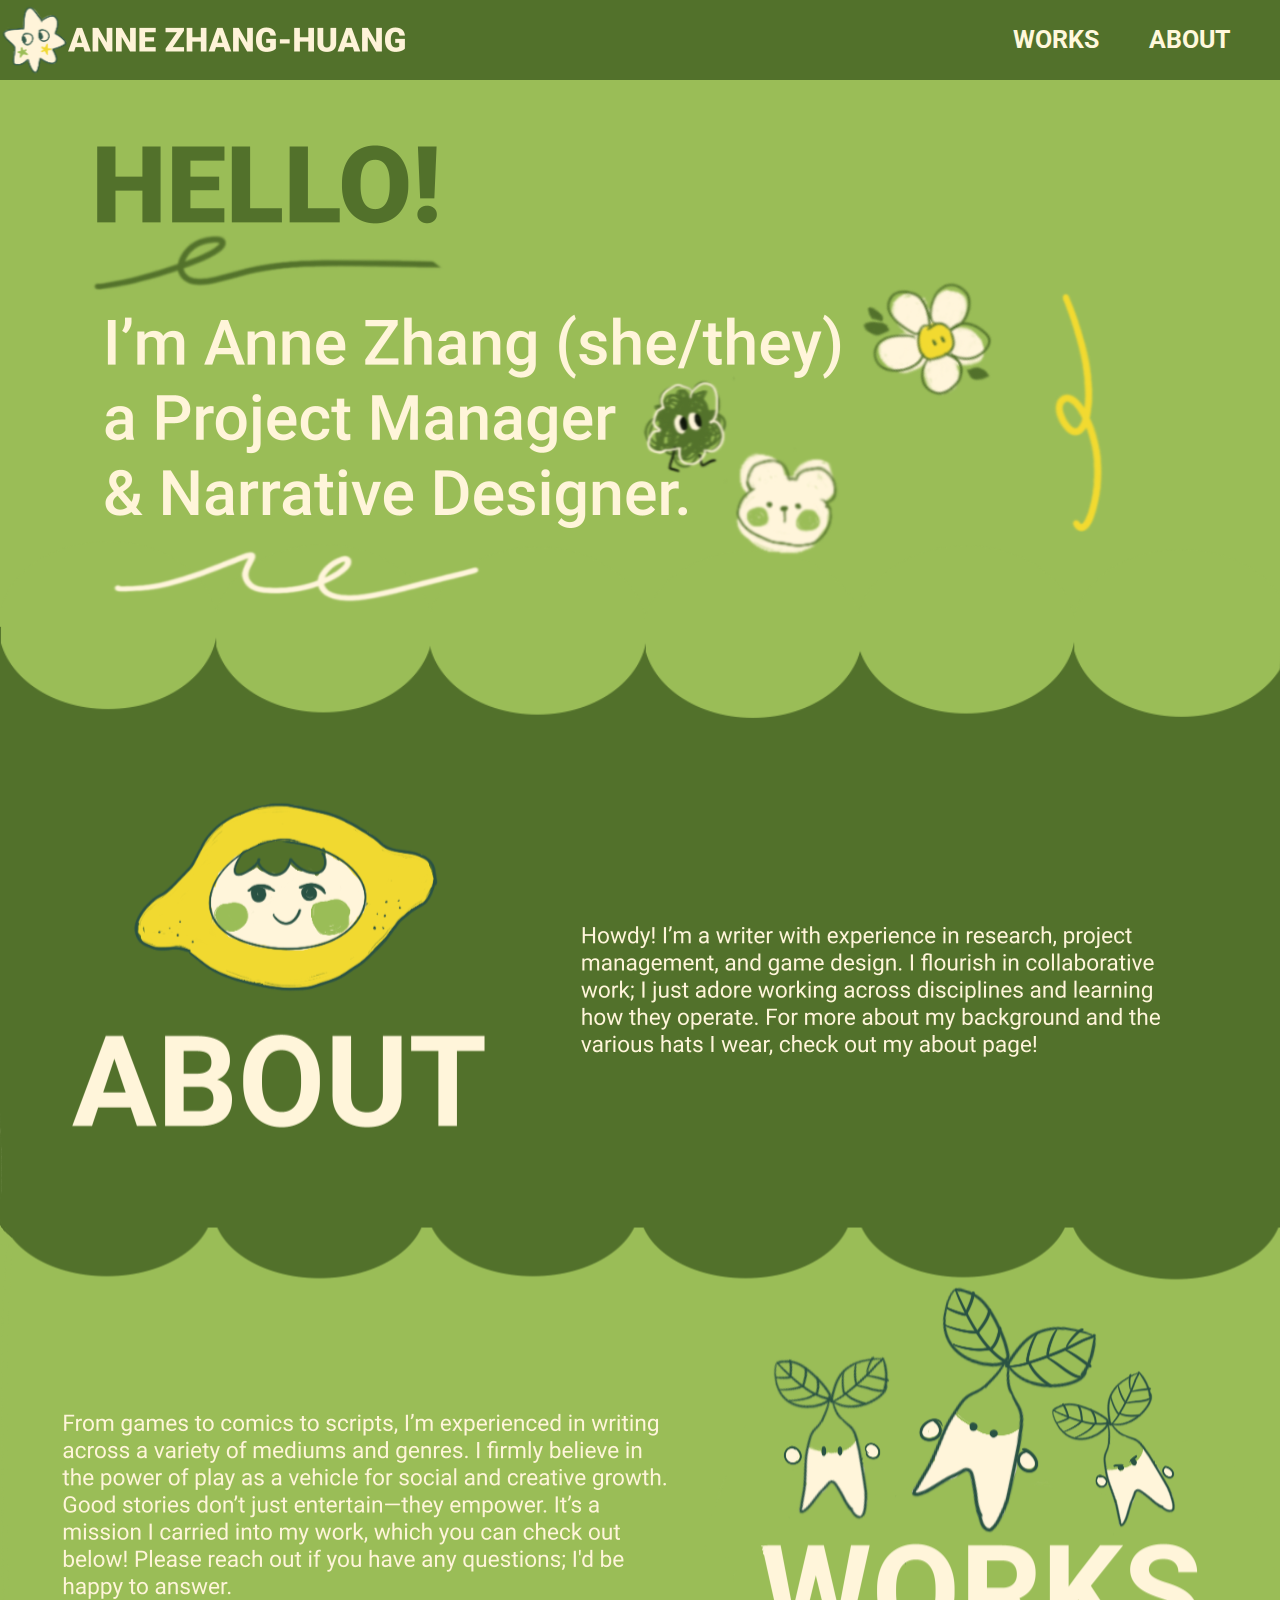
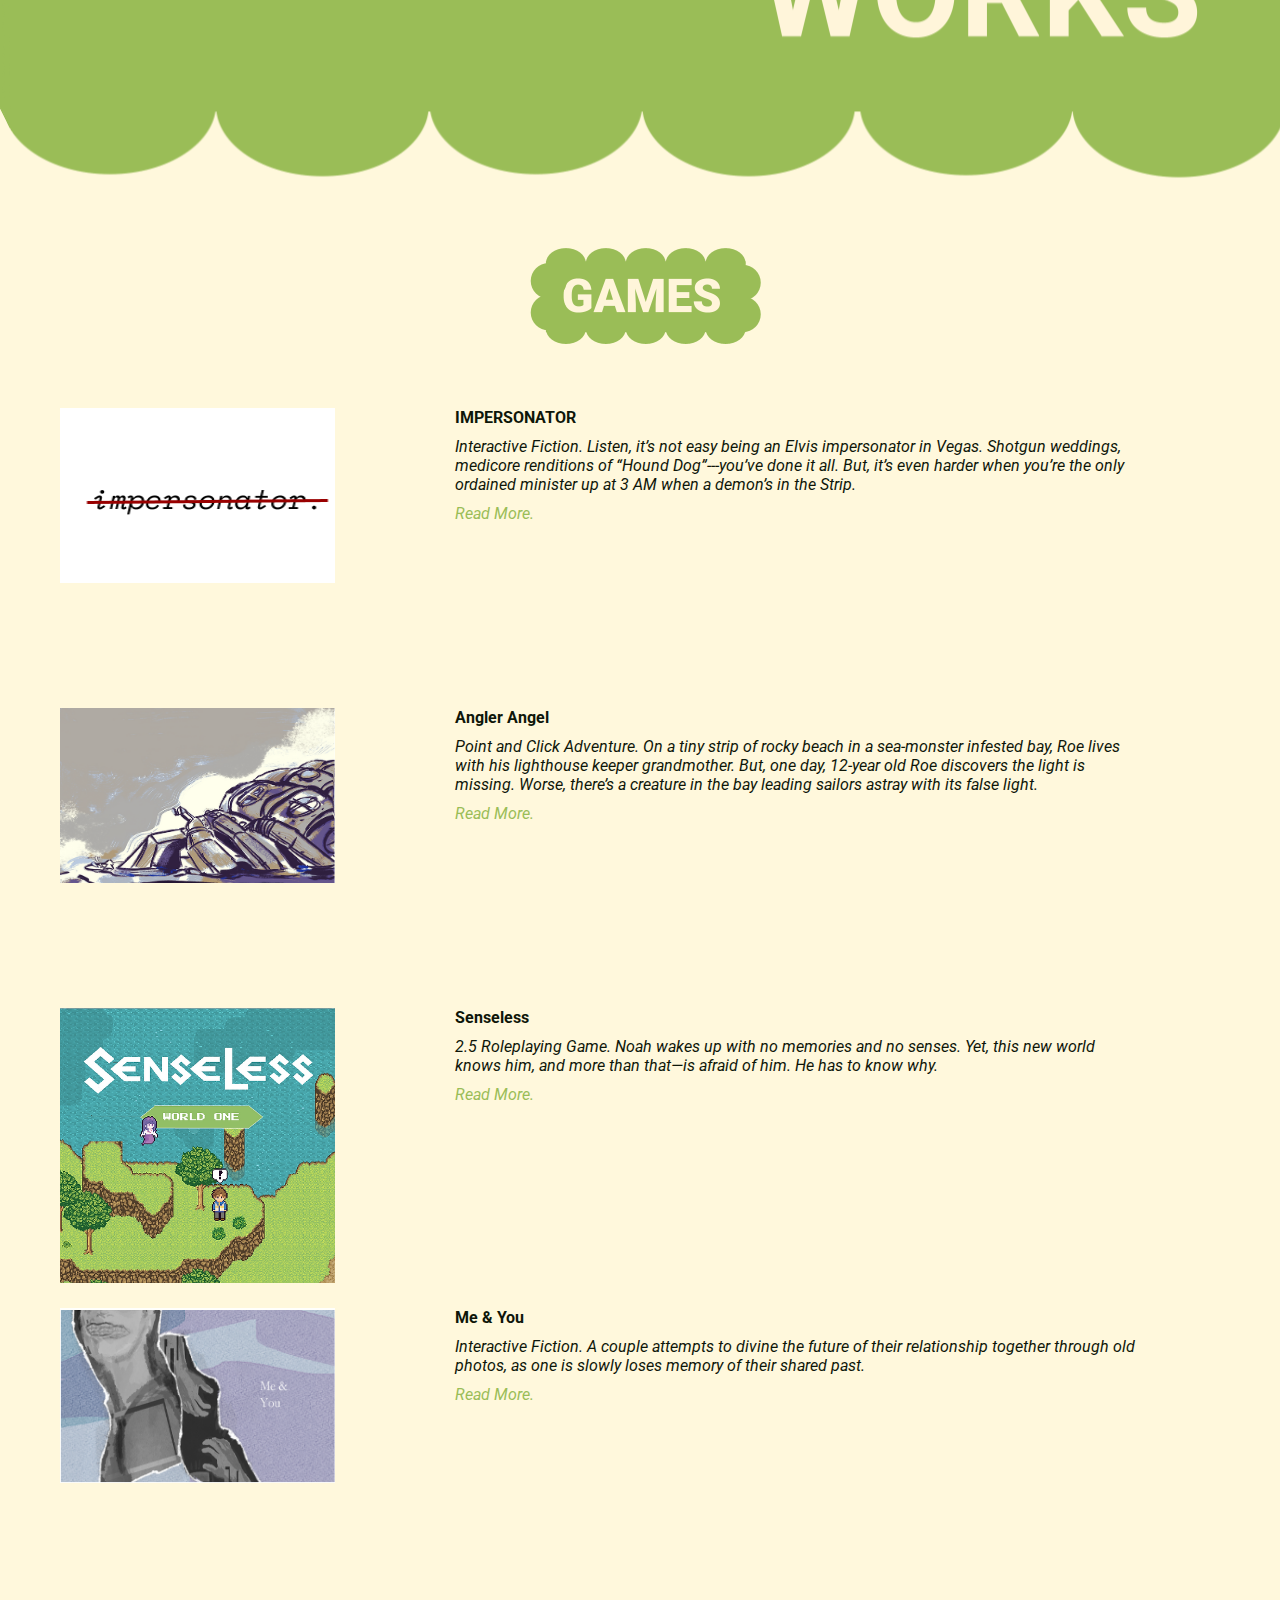
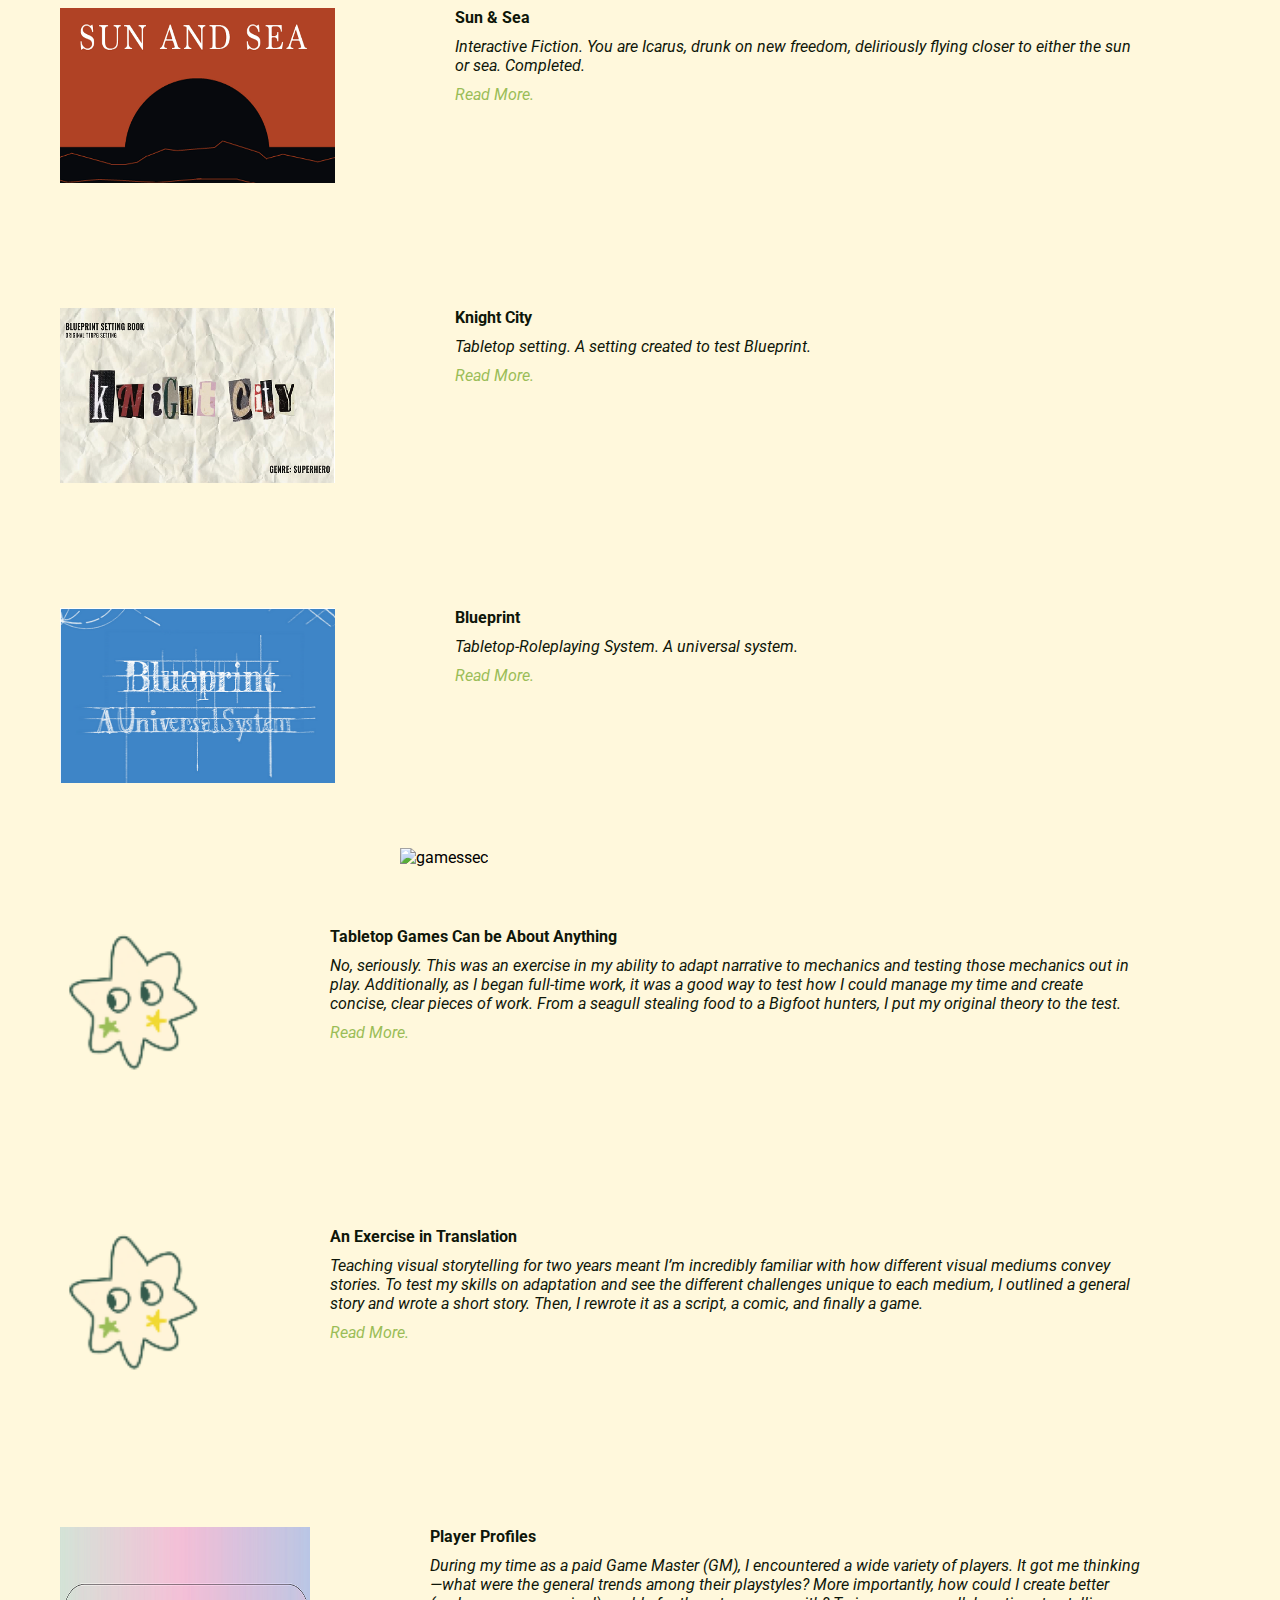
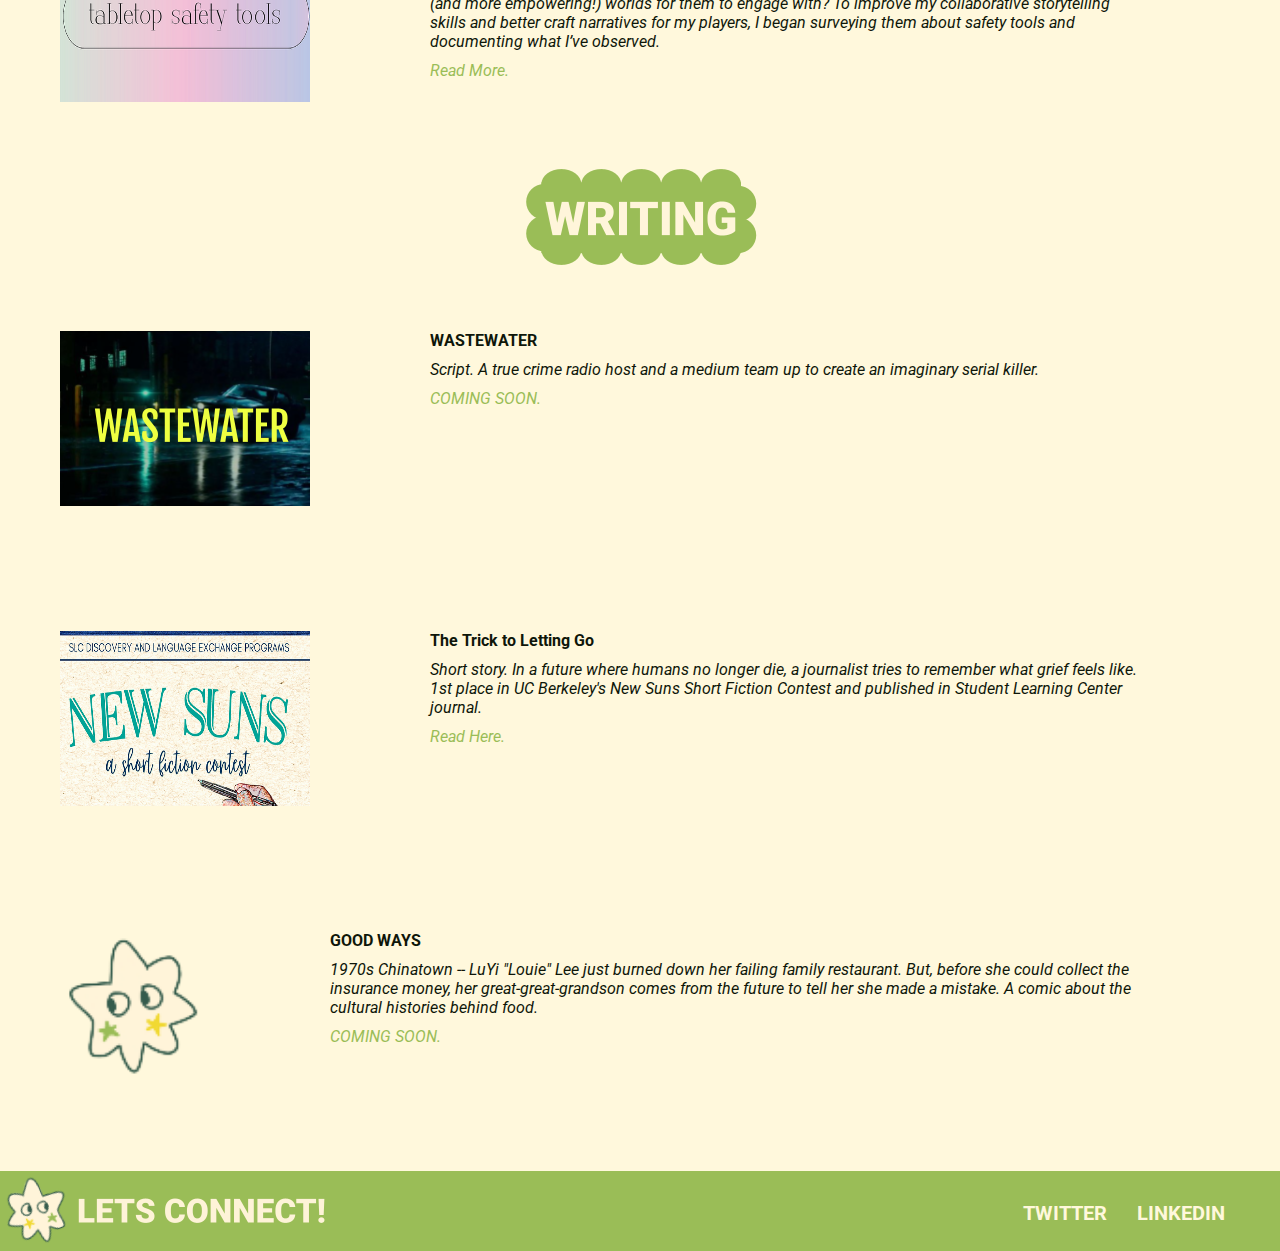
==== commit 2311358b: "updates" ====
--- a/index.html
+++ b/index.html
@@ -28,7 +28,7 @@
 
 <!--games-->
 
-<div id="sectiontitle1">
+<div id="sectiontitle2">
     <img id="gamessec" src="assets/gamessection.png" alt="gamessec"> 
 </div>
 
@@ -105,7 +105,7 @@
 <!--passion projects-->
 
 <div id="sectiontitle">
-    <img id="gamessec" src="assets/projectssection.png" alt="gamessec"> 
+    <img id="gamessec" src="assets/projectsdsection.png" alt="gamessec"> 
 </div>
 
 <div id="projectunit">
@@ -154,7 +154,7 @@
 
 <!--other writing -->
 
-<div id="sectiontitle">
+<div id="sectiontitle1">
     <img id="gamessec" src="assets/writingsection.png" alt="gamessec"> 
 </div>
 
--- a/css/style.css
+++ b/css/style.css
@@ -119,11 +119,15 @@
 /*works body*/
 
 #sectiontitle {
+	padding-left: 400px;
+}
+
+#sectiontitle2 {
 	padding-left: 525px;
 }
 
 #sectiontitle1 {
-	padding-left: 390px;
+	padding-left: 520px;
 }
 
 #projectt {
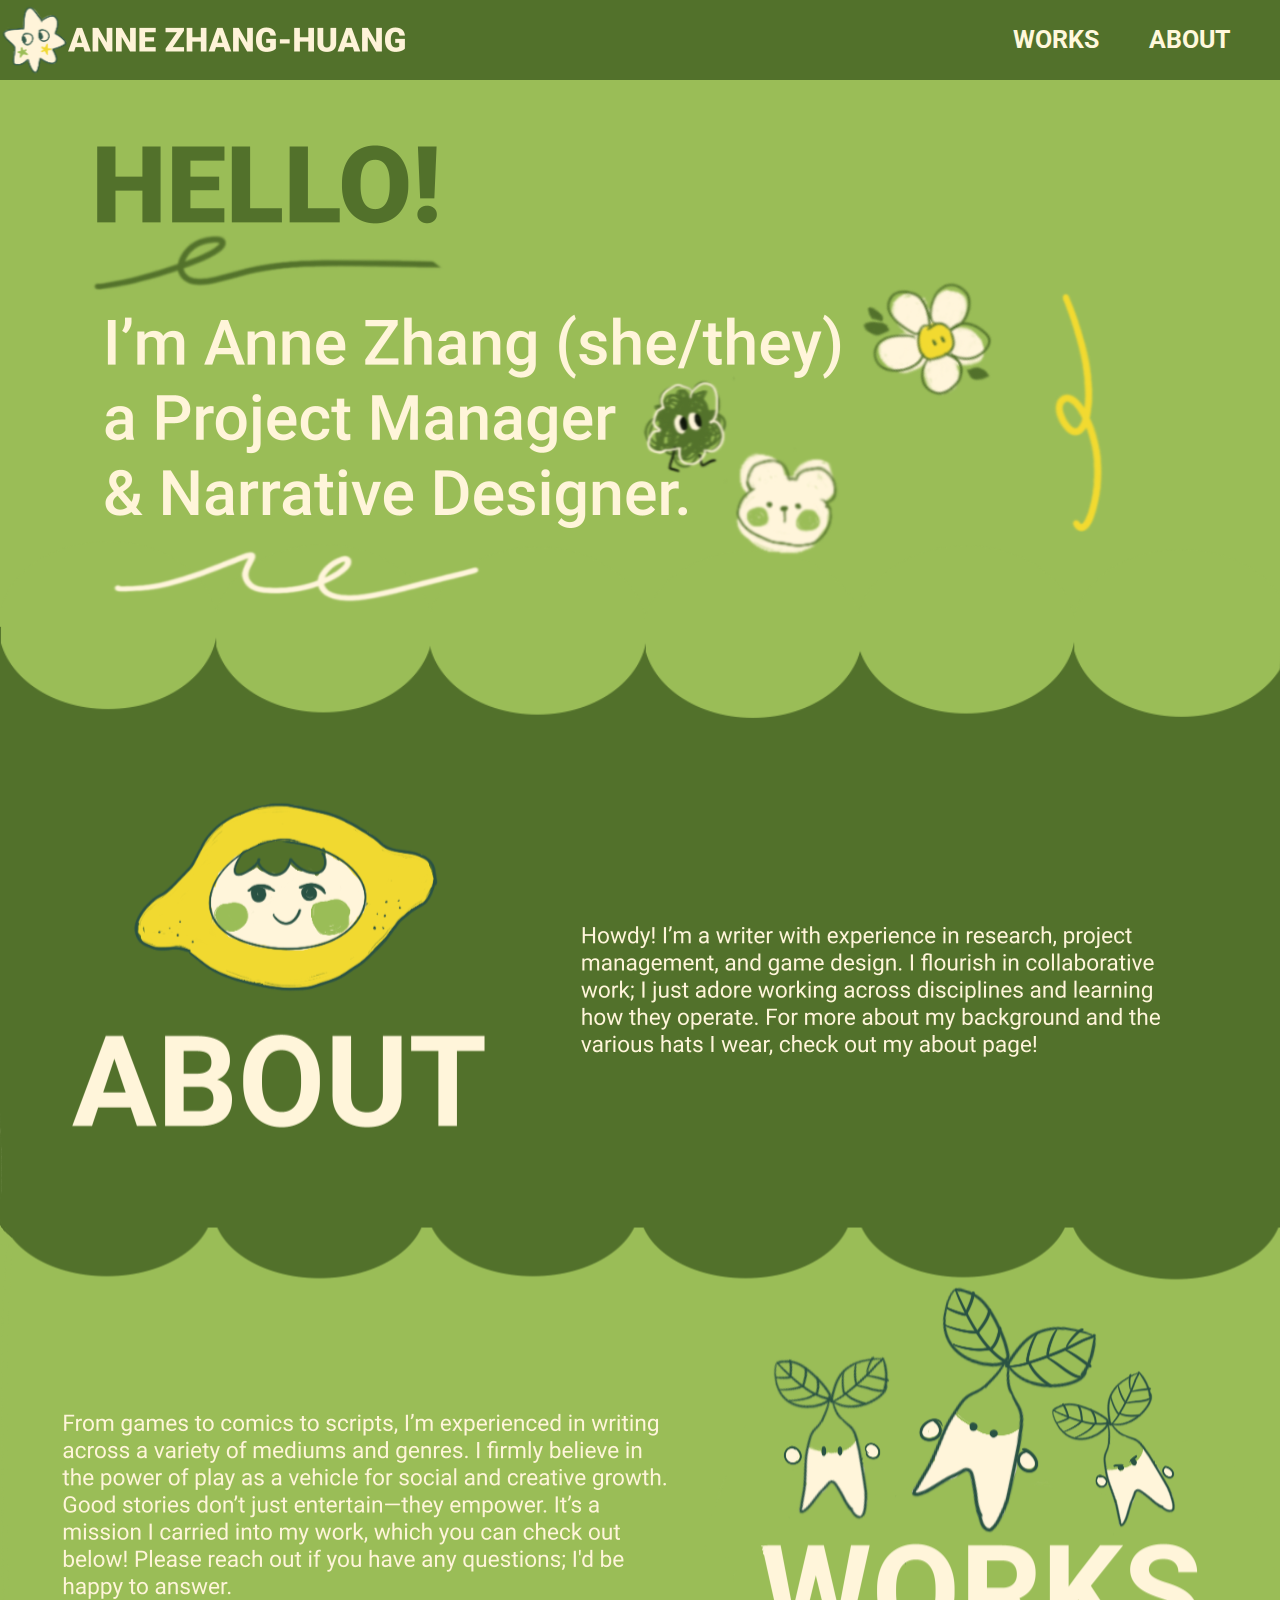
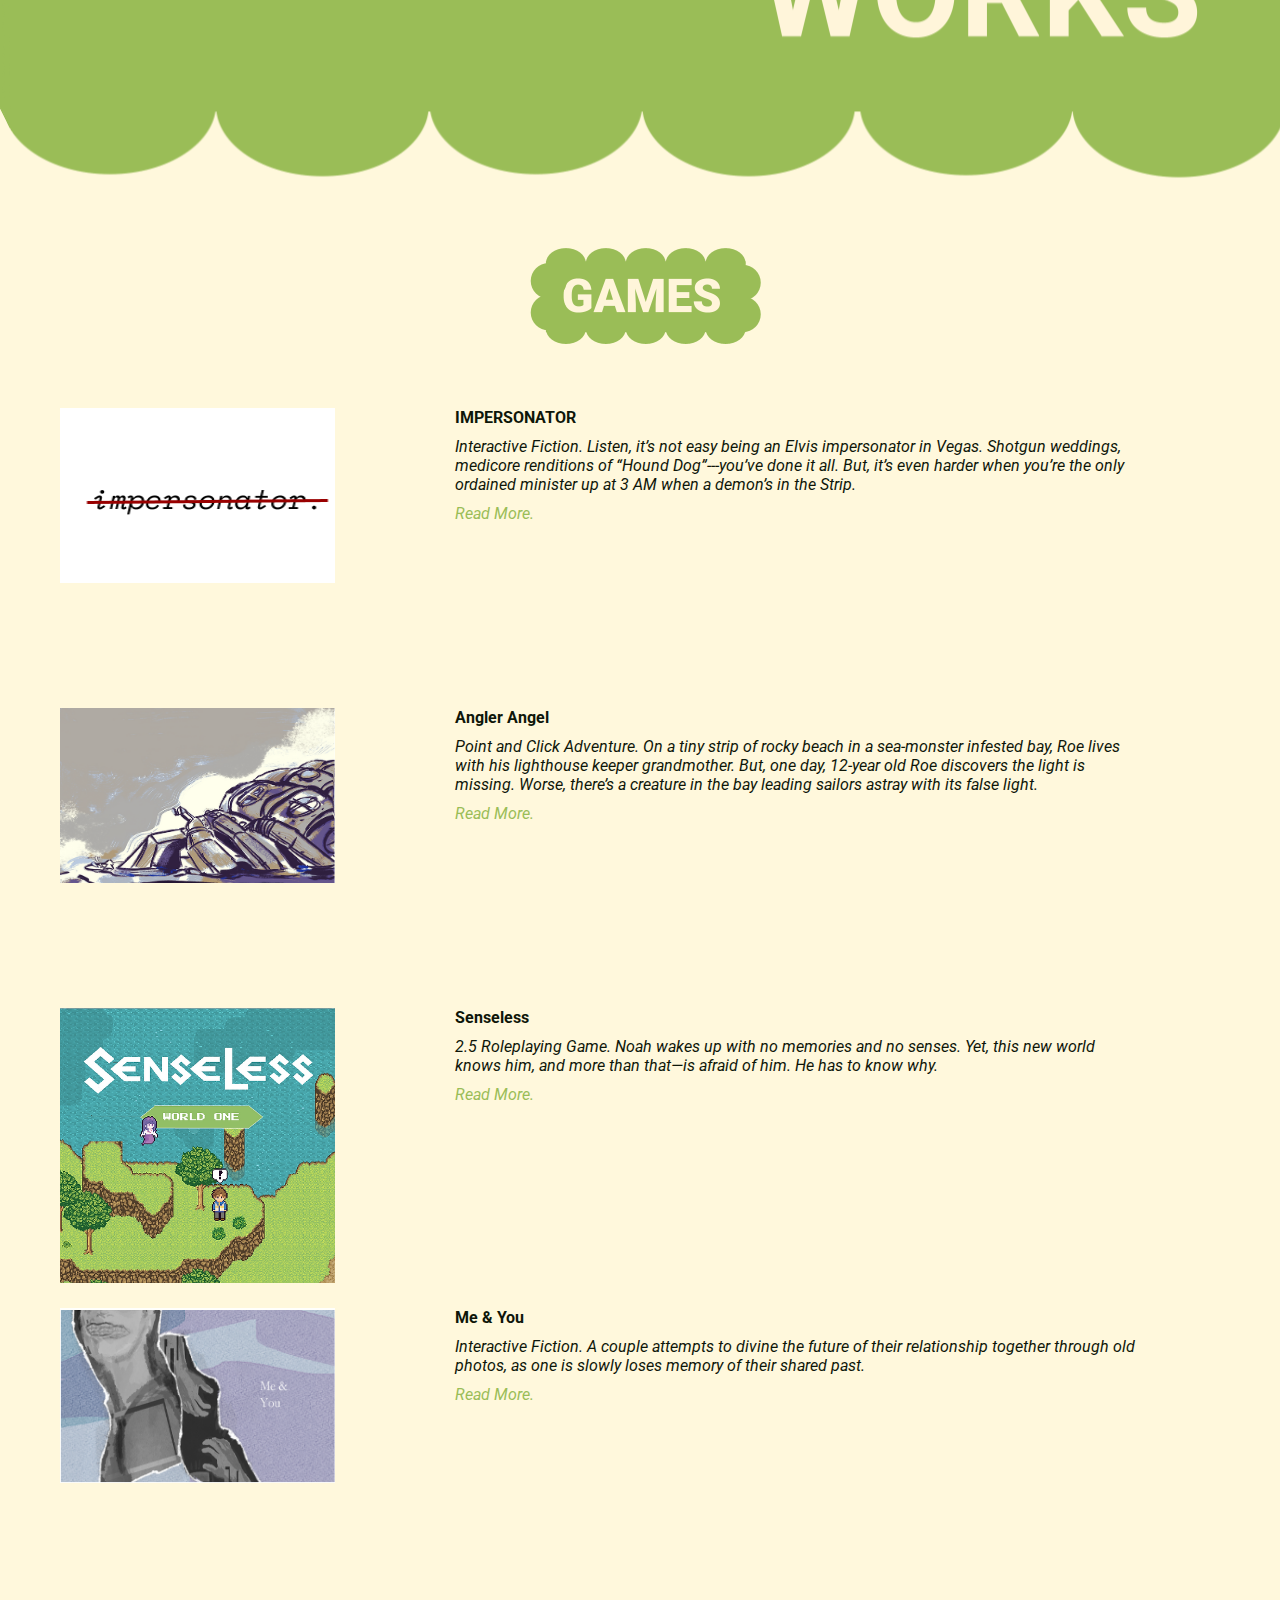
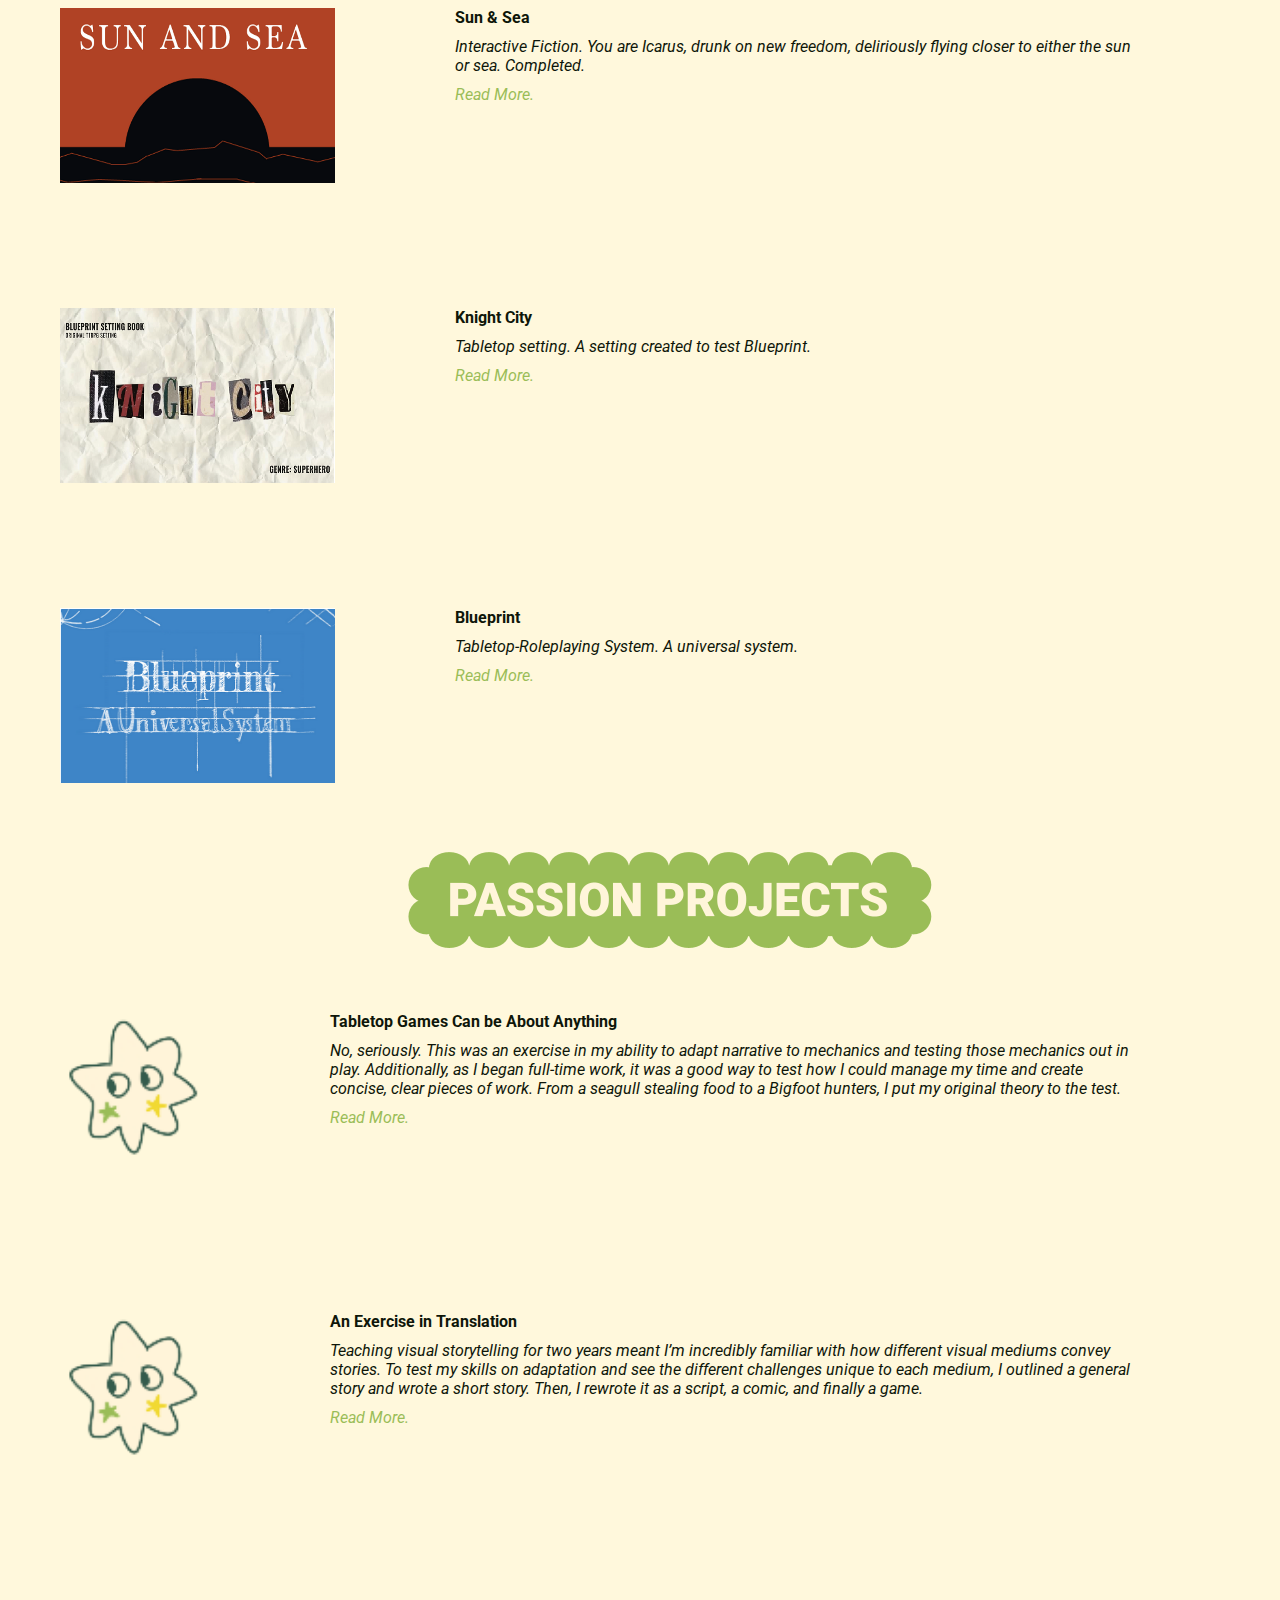
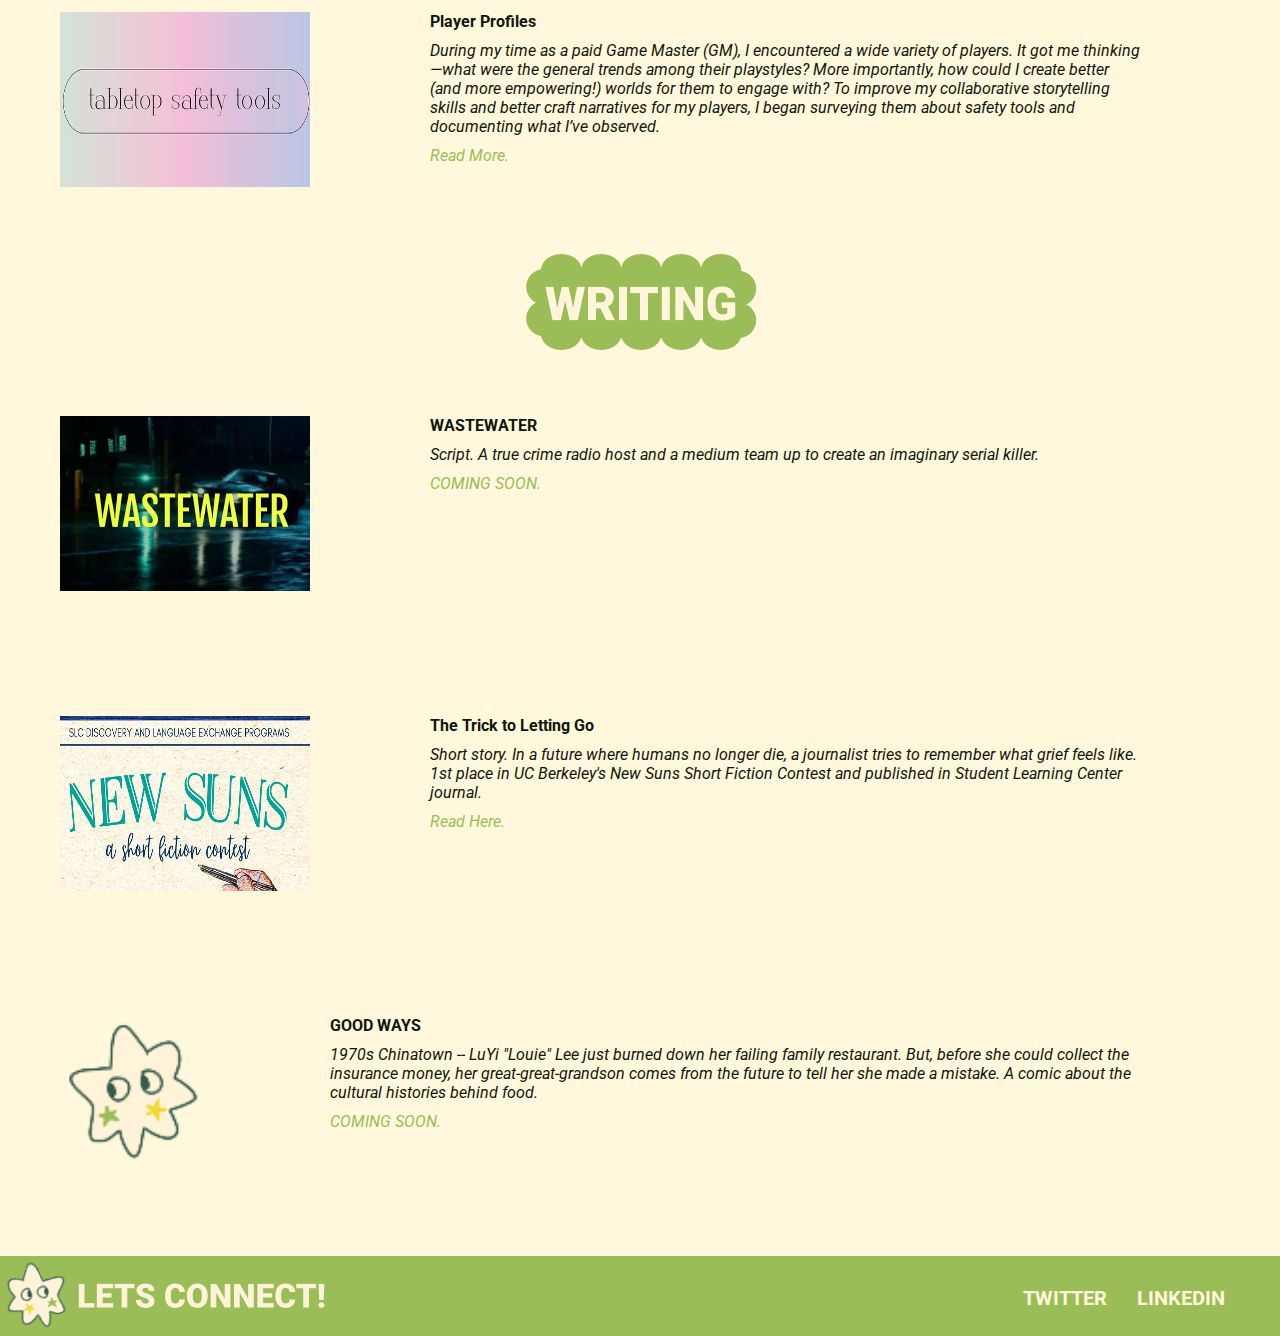
==== commit 72d8873c: "test" ====
--- a/index.html
+++ b/index.html
@@ -105,7 +105,7 @@
 <!--passion projects-->
 
 <div id="sectiontitle">
-    <img id="gamessec" src="assets/projectsdsection.png" alt="gamessec"> 
+    <img id="gamessec" src="assets/projectssection.png" alt="gamessec"> 
 </div>
 
 <div id="projectunit">
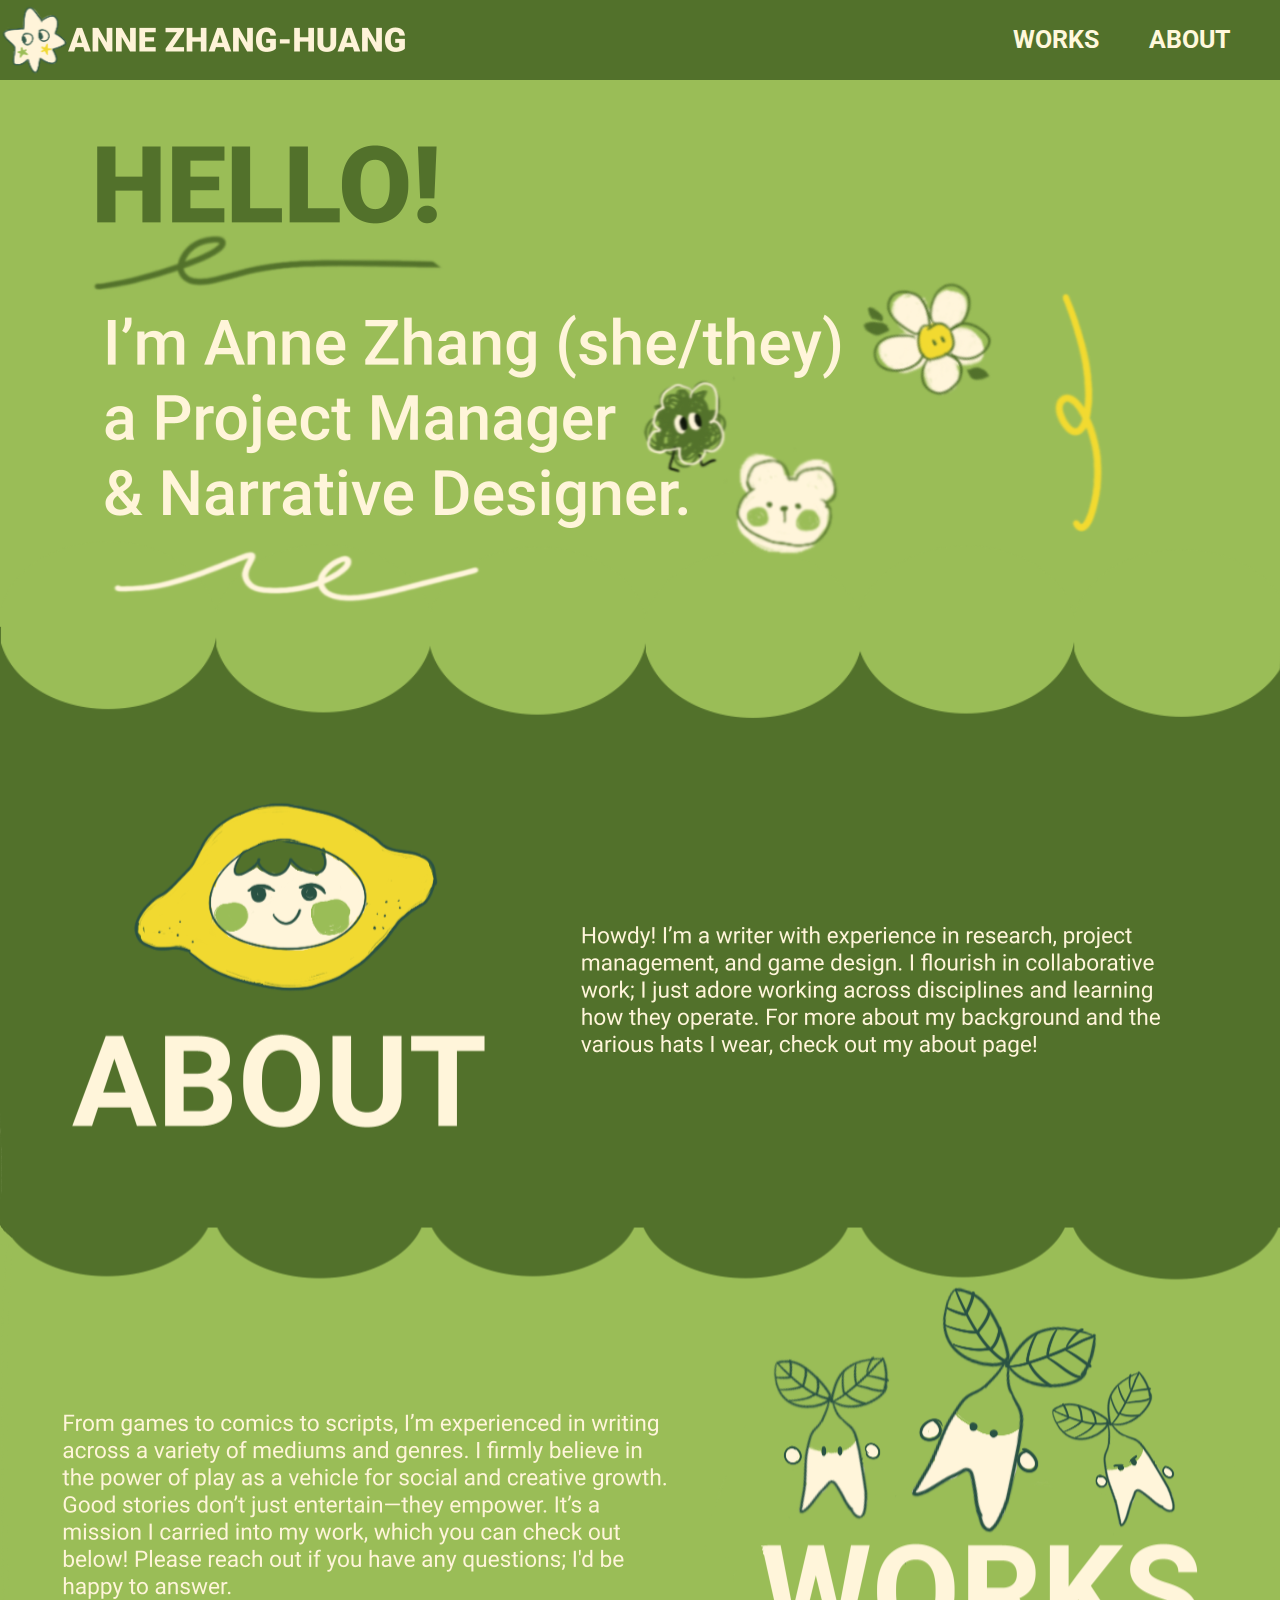
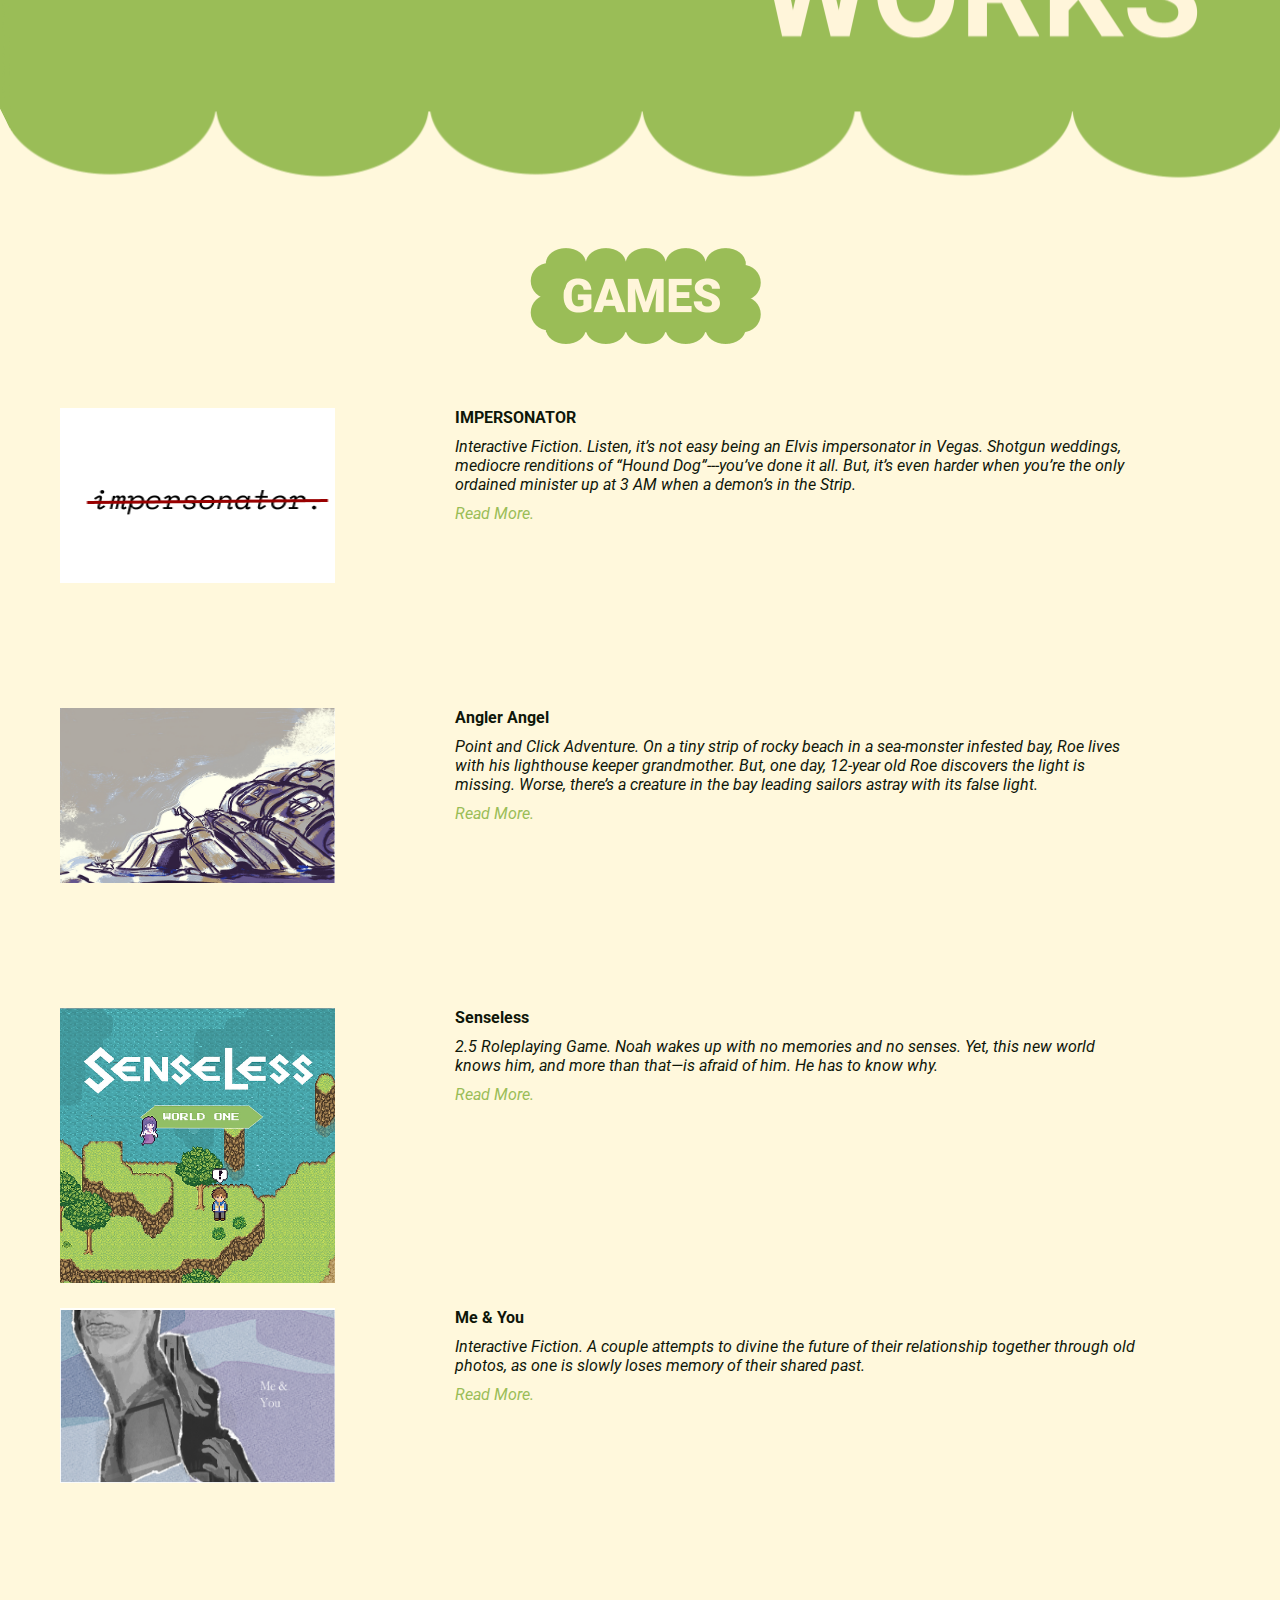
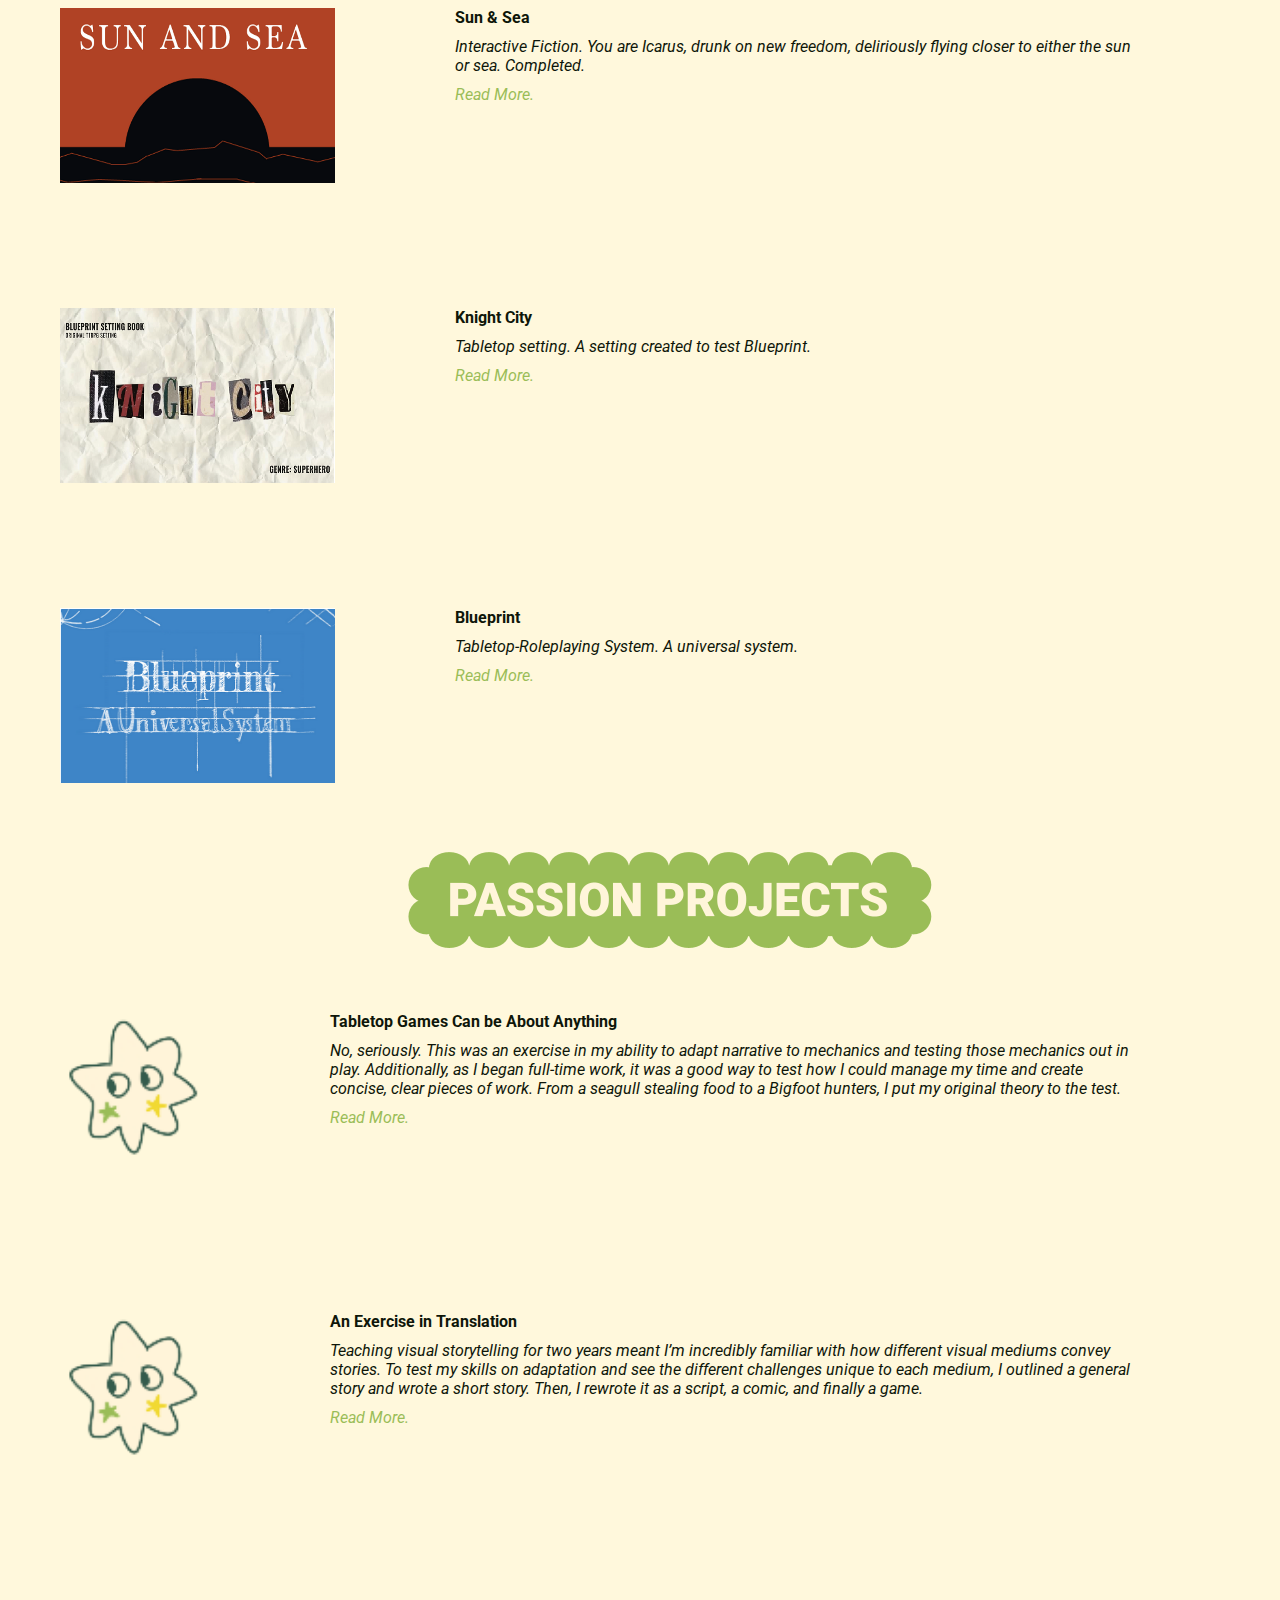
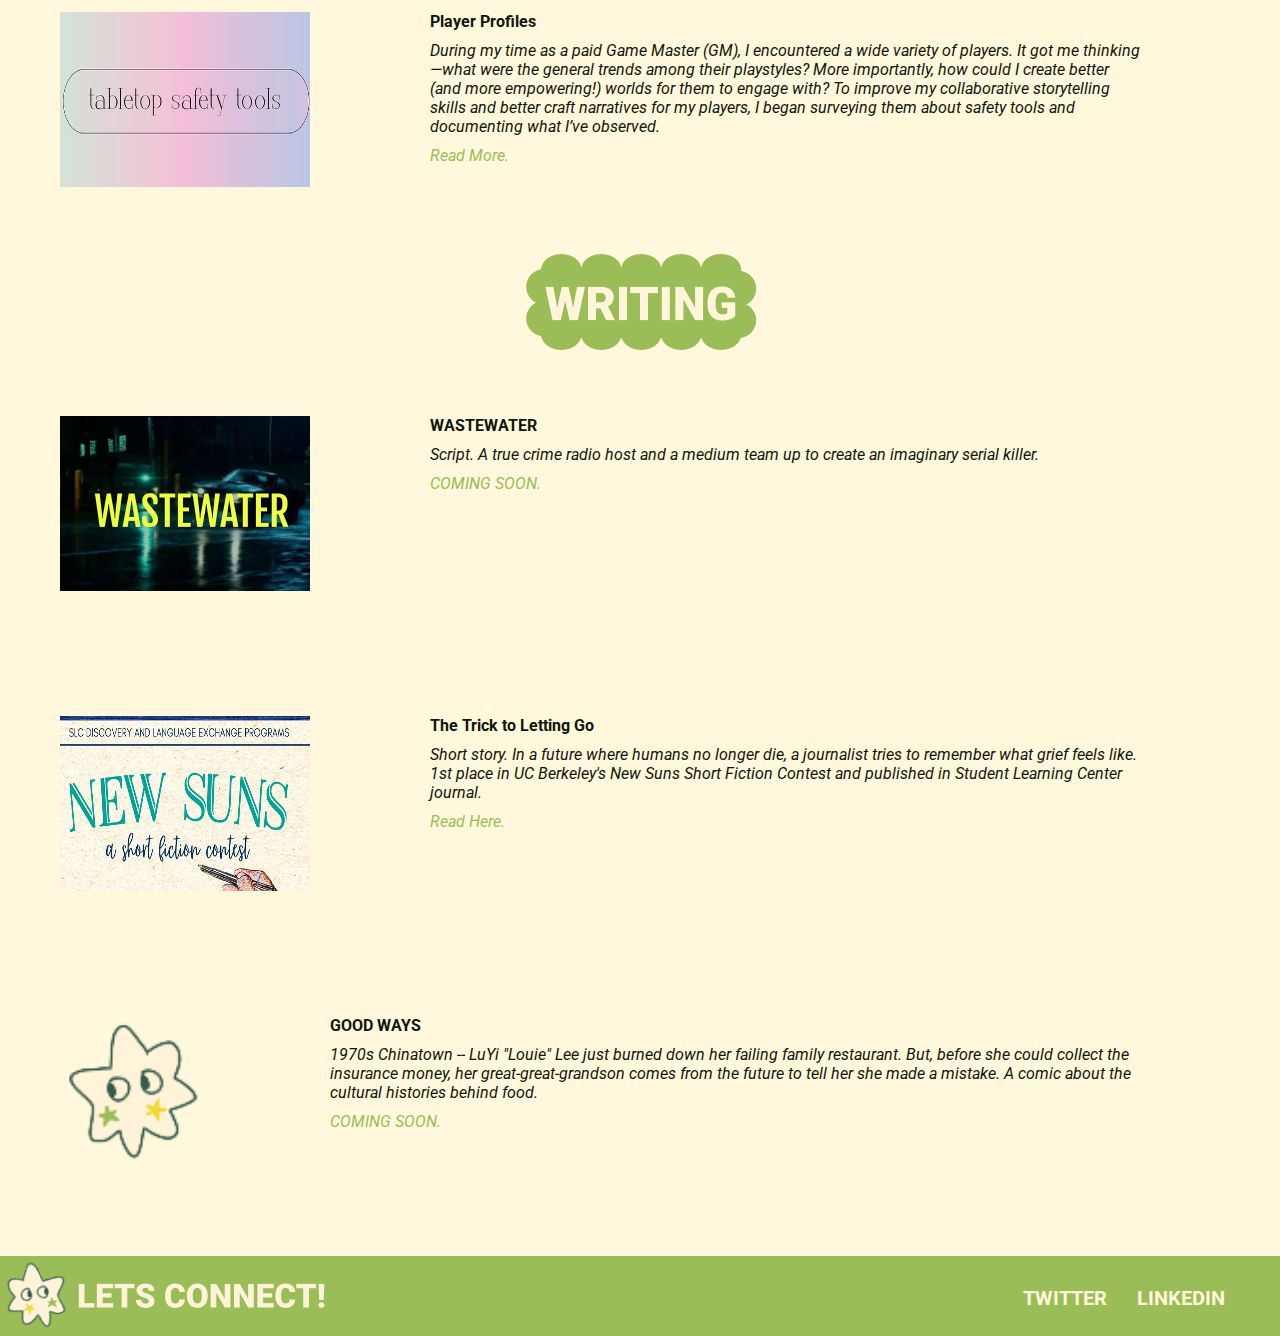
==== commit bde9d730: "spelling correction" ====
--- a/index.html
+++ b/index.html
@@ -18,7 +18,7 @@
 <div class="nav2">
     <div id="logo"> <a href="index.html"> <img id="logo" src="assets/logofull.png" alt="logo"> </a> </div>
     <a href="about.html"> <div id="navitem2"> <strong> ABOUT </strong> </div> </a>
-    <a href="#sectiontitle1"> <div id="navitem3"> <strong> WORKS </strong></div></a>
+    <a href="#sectiontitle2"> <div id="navitem3"> <strong> WORKS </strong></div></a>
 </div>
 
 <!--header image-->
@@ -37,7 +37,7 @@
         <img class="gamephoto3" src="assets/Impersonator.1.png" alt="gamephoto">
     </div>
     <div id="descrip"> <div id=title1>  <strong> IMPERSONATOR </strong> </div>
-    <div id="summ"><em>Interactive Fiction. Listen, it’s not easy being an Elvis impersonator in Vegas. Shotgun weddings, medicore renditions of “Hound Dog”---you’ve done it all. But, it’s even harder when you’re the only ordained minister up at 3 AM when a demon’s in the Strip.</em> </div>
+    <div id="summ"><em>Interactive Fiction. Listen, it’s not easy being an Elvis impersonator in Vegas. Shotgun weddings, mediocre renditions of “Hound Dog”---you’ve done it all. But, it’s even harder when you’re the only ordained minister up at 3 AM when a demon’s in the Strip.</em> </div>
     <a id="readmore" href="works/Impersonator.html"> <em> Read More. </em> </a>
     </div>
 </div>
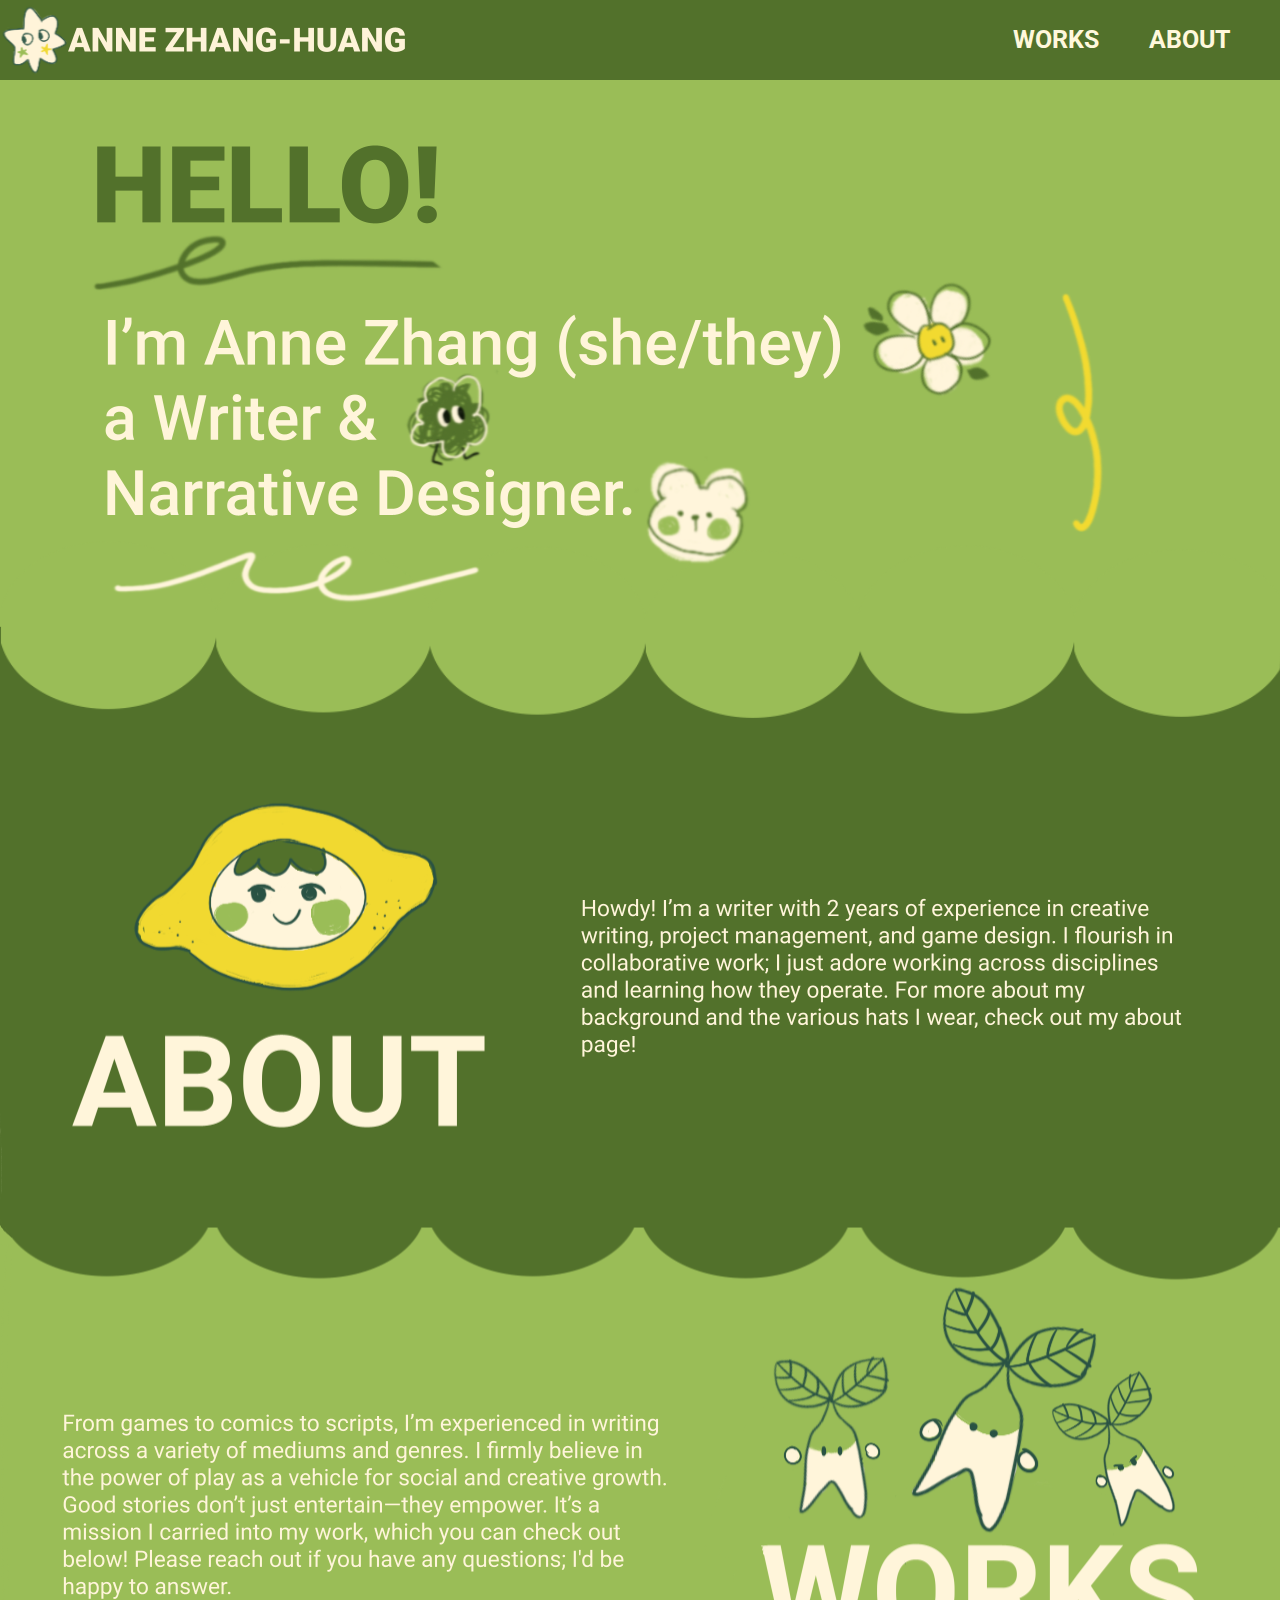
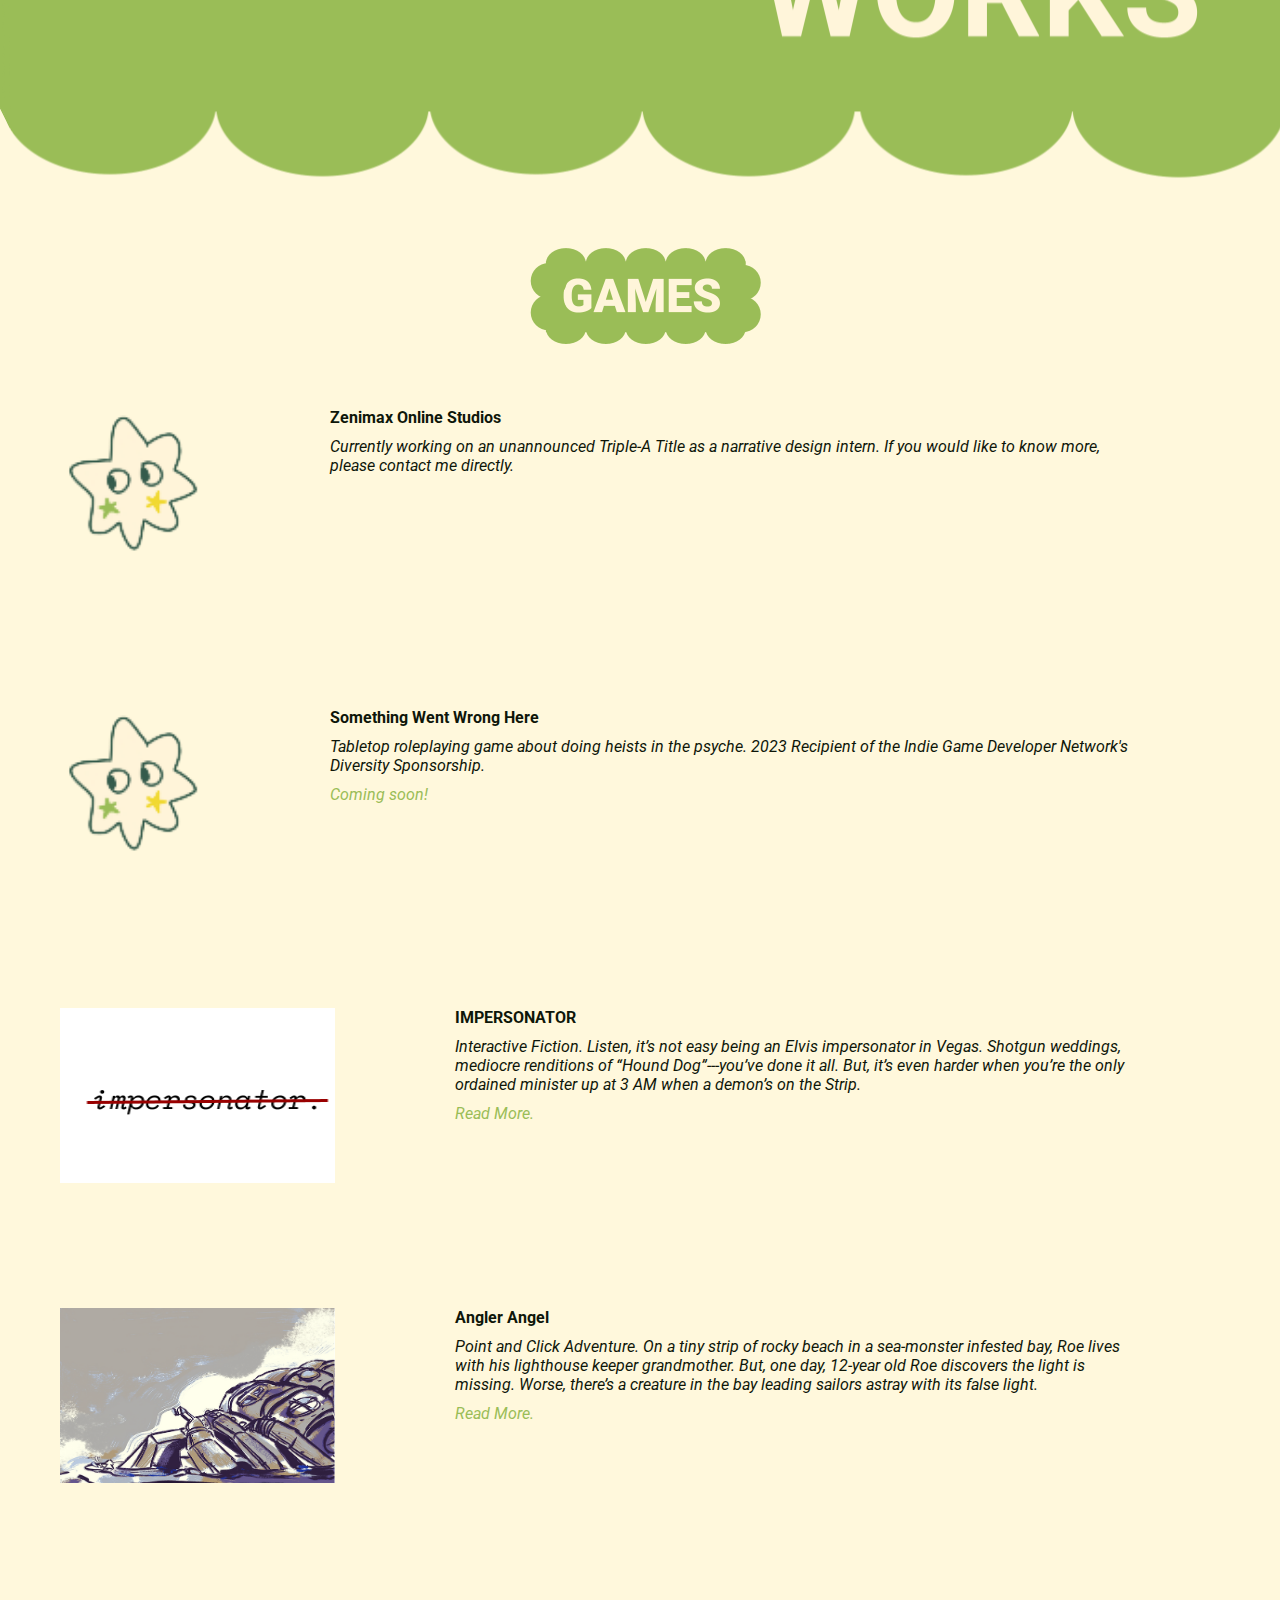
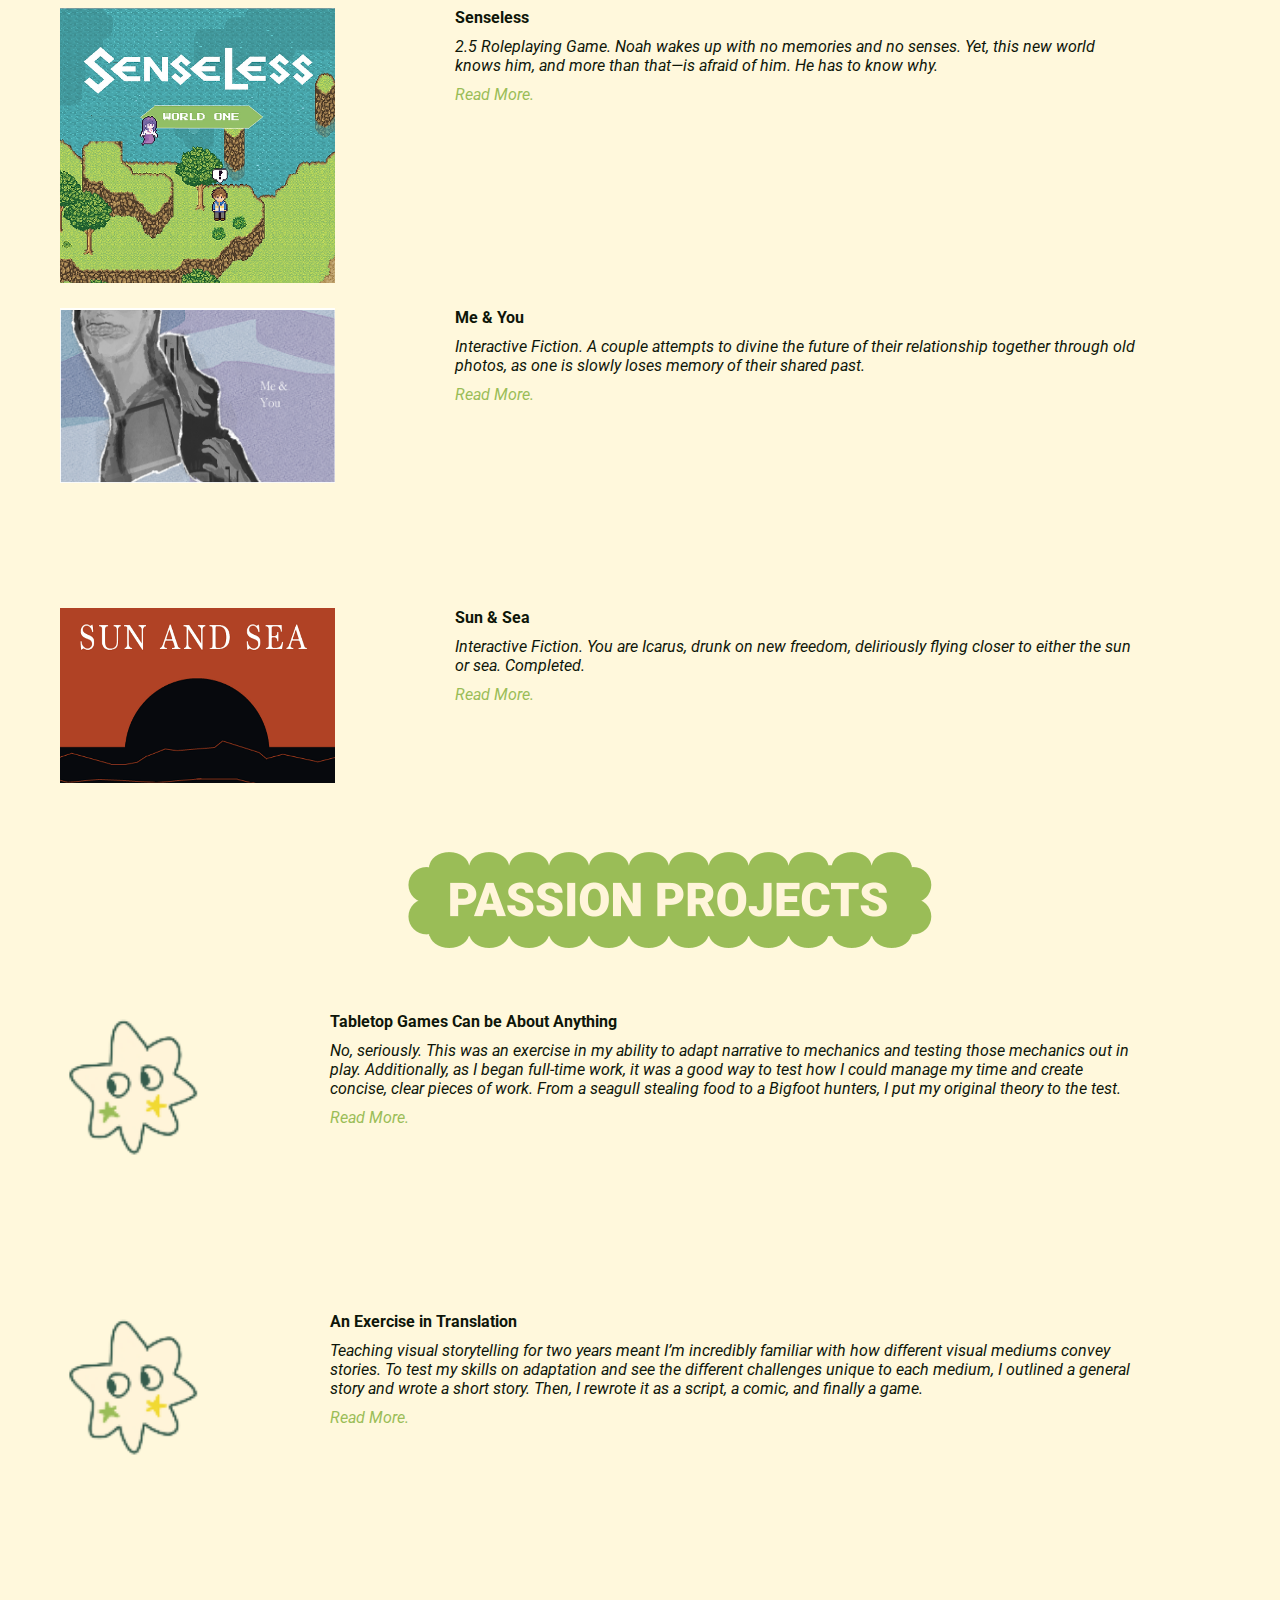
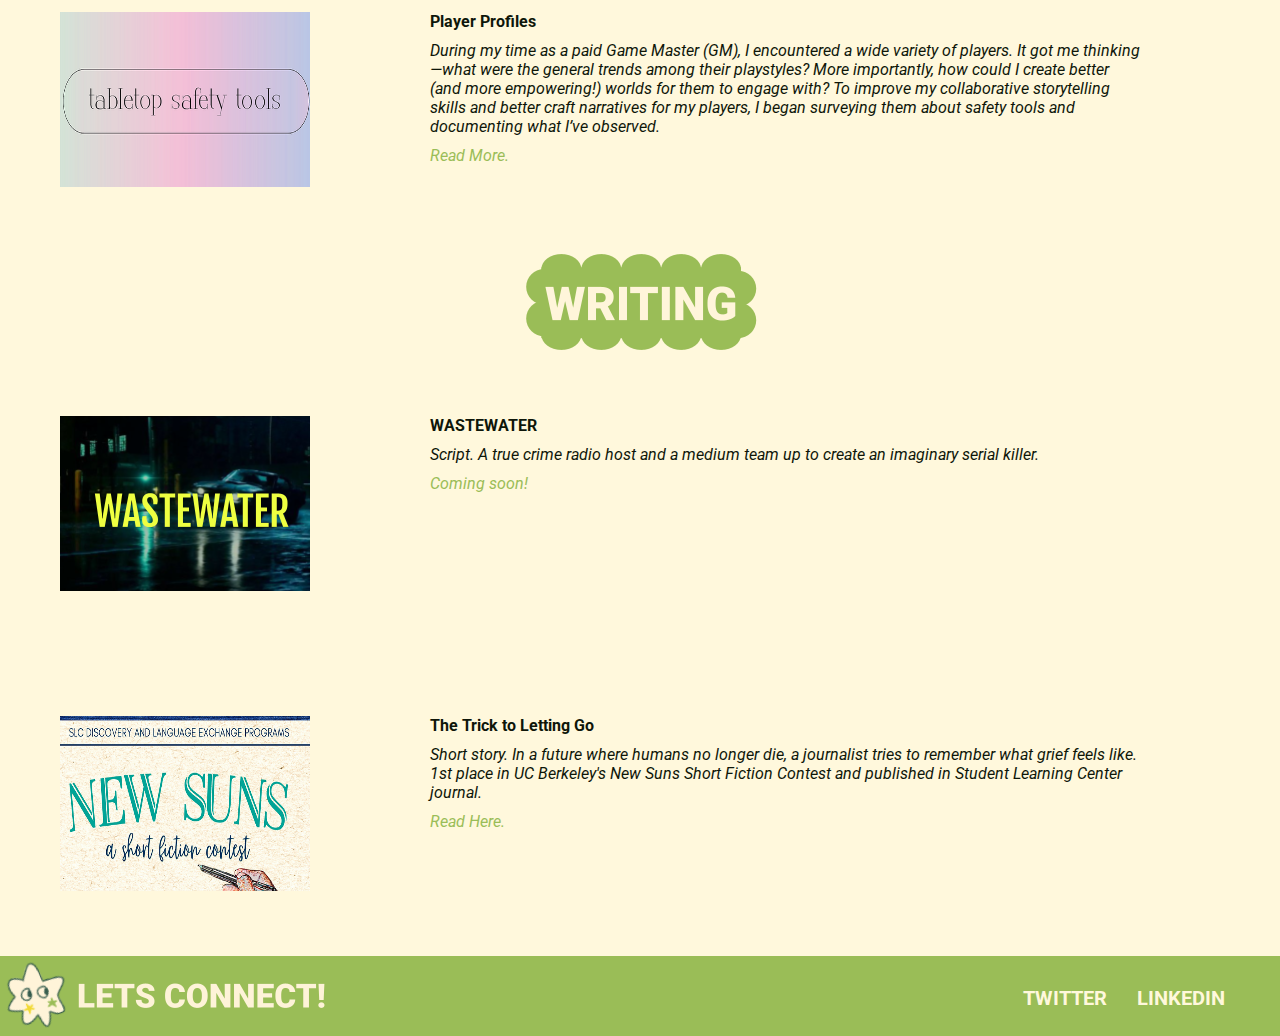
==== commit 6e942812: "updated website" ====
--- a/index.html
+++ b/index.html
@@ -26,6 +26,32 @@
             <img id="headerim" src="assets/header.png" alt="headerim"> 
         </div>
 
+<!--writing samples
+
+<div id="sectiontitle2">
+    <img id="gamessec" src="assets/writingsamples.png" alt="gamessec"> 
+</div>
+
+<div id="projectunit">
+    <div id="img-container"> 
+        <img class="wsphoto1" src=" " alt="gamephoto">
+    </div>
+    <div id="descrip"> <div id=title1>  <strong> TITLE </strong> </div>
+    <div id="summ"> <em>  </em> </div>
+    </div>
+</div>
+
+<div id="projectunit">
+    <div id="img-container"> 
+        <img class="wsphoto1" src=" " alt="gamephoto">
+    </div>
+    <div id="descrip"> <div id=title1>  <strong> Zenimax Online Studios </strong> </div>
+    <div id="summ"> <em> </em> </div>
+    </div>
+</div>
+
+-->
+
 <!--games-->
 
 <div id="sectiontitle2">
@@ -34,10 +60,29 @@
 
 <div id="projectunit">
     <div id="img-container"> 
+        <img class="gamephoto1" src="assets/lgoo.PNG"  alt="gamephoto">
+    </div>
+    <div id="descrip"> <div id=title1>  <strong> Zenimax Online Studios </strong> </div>
+    <div id="summ"> <em> Currently working on an unannounced Triple-A Title as a narrative design intern. If you would like to know more, please contact me directly. </em> </div>
+    </div>
+</div>
+
+<div id="projectunit">
+    <div id="img-container"> 
+        <img class="gamephoto1" src="assets/lgoo.PNG" alt="gamephoto">
+    </div>
+    <div id="descrip"> <div id=title1>  <strong> Something Went Wrong Here </strong> </div>
+    <div id="summ"> <em>Tabletop roleplaying game about doing heists in the psyche. 2023 Recipient of the Indie Game Developer Network's Diversity Sponsorship. </em> </div>
+    <a id="readmore" href="works/SWWH.html"> <em> Coming soon! </em> </a>
+    </div>
+</div>
+
+<div id="projectunit">
+    <div id="img-container"> 
         <img class="gamephoto3" src="assets/Impersonator.1.png" alt="gamephoto">
     </div>
     <div id="descrip"> <div id=title1>  <strong> IMPERSONATOR </strong> </div>
-    <div id="summ"><em>Interactive Fiction. Listen, it’s not easy being an Elvis impersonator in Vegas. Shotgun weddings, mediocre renditions of “Hound Dog”---you’ve done it all. But, it’s even harder when you’re the only ordained minister up at 3 AM when a demon’s in the Strip.</em> </div>
+    <div id="summ"><em>Interactive Fiction. Listen, it’s not easy being an Elvis impersonator in Vegas. Shotgun weddings, mediocre renditions of “Hound Dog”---you’ve done it all. But, it’s even harder when you’re the only ordained minister up at 3 AM when a demon’s on the Strip.</em> </div>
     <a id="readmore" href="works/Impersonator.html"> <em> Read More. </em> </a>
     </div>
 </div>
@@ -82,6 +127,8 @@
     </div>
 </div>
 
+<!-- I wanna work on these projects more.
+
 <div id="projectunit">
     <div id="img-container"> 
         <img class="gamephoto4" src="assets/KnightCity.1.png" alt="gamephoto">
@@ -101,6 +148,7 @@
     <a id="readmore" href="works/Blueprint.html"> <em> Read More. </em> </a>
     </div>
 </div>
+-->
 
 <!--passion projects-->
 
@@ -164,7 +212,7 @@
     </div>
     <div id="descrip"> <div id=title1> <strong> WASTEWATER </strong> </div>
     <div id="summ"> <em> Script. A true crime radio host and a medium team up to create an imaginary serial killer. </em> </div>
-    <div id="comingsoon"> <em> COMING SOON. </em> </div>
+    <div id="comingsoon"> <em> Coming soon! </em> </div>
     </div>
 </div>
 
@@ -178,6 +226,7 @@
     </div>
 </div>
 
+<!-- 
 <div id="projectunit">
     <div id="img-container"> 
         <img class="gamephoto1" src="assets/lgoo.PNG" alt="gamephoto">
@@ -187,6 +236,7 @@
     <div id="comingsoon"> <em> COMING SOON. </em> </div>
     </div>
 </div>
+-->
 
 <!--footer-->
 <div class="footer">
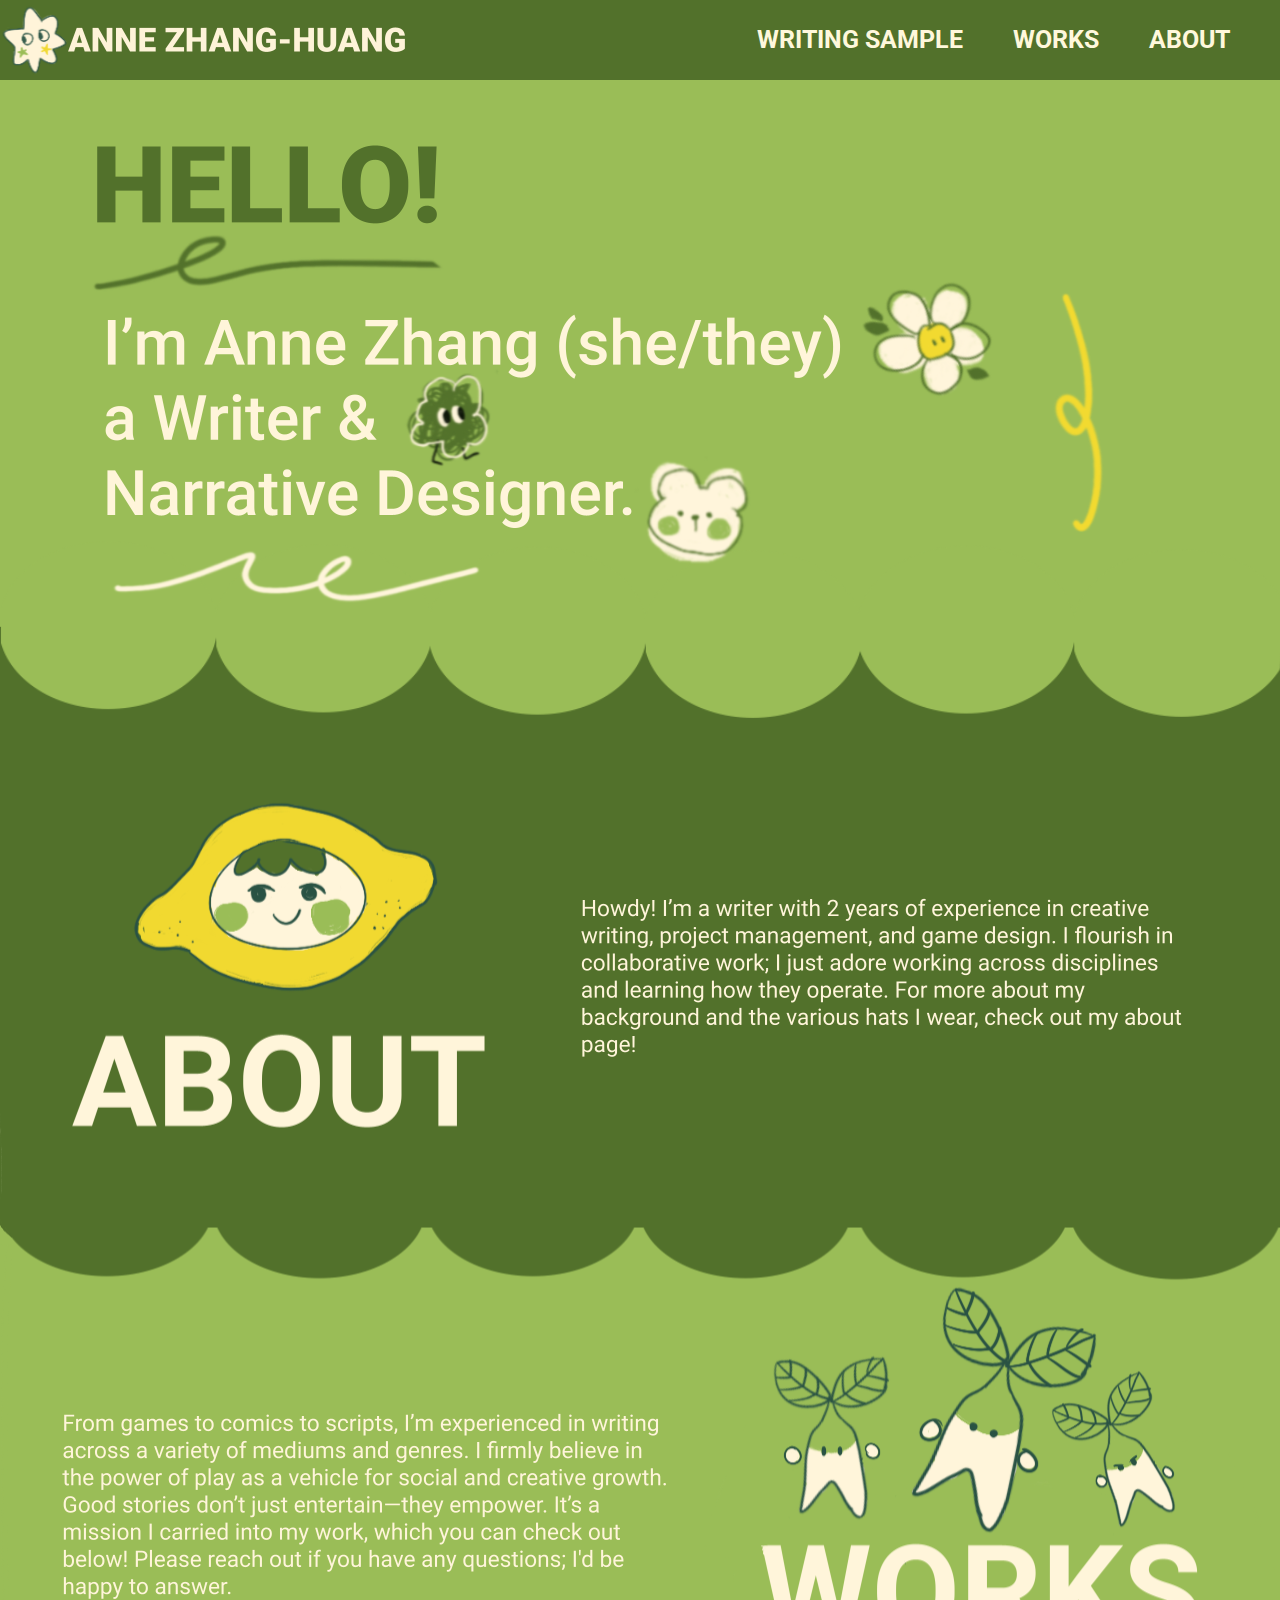
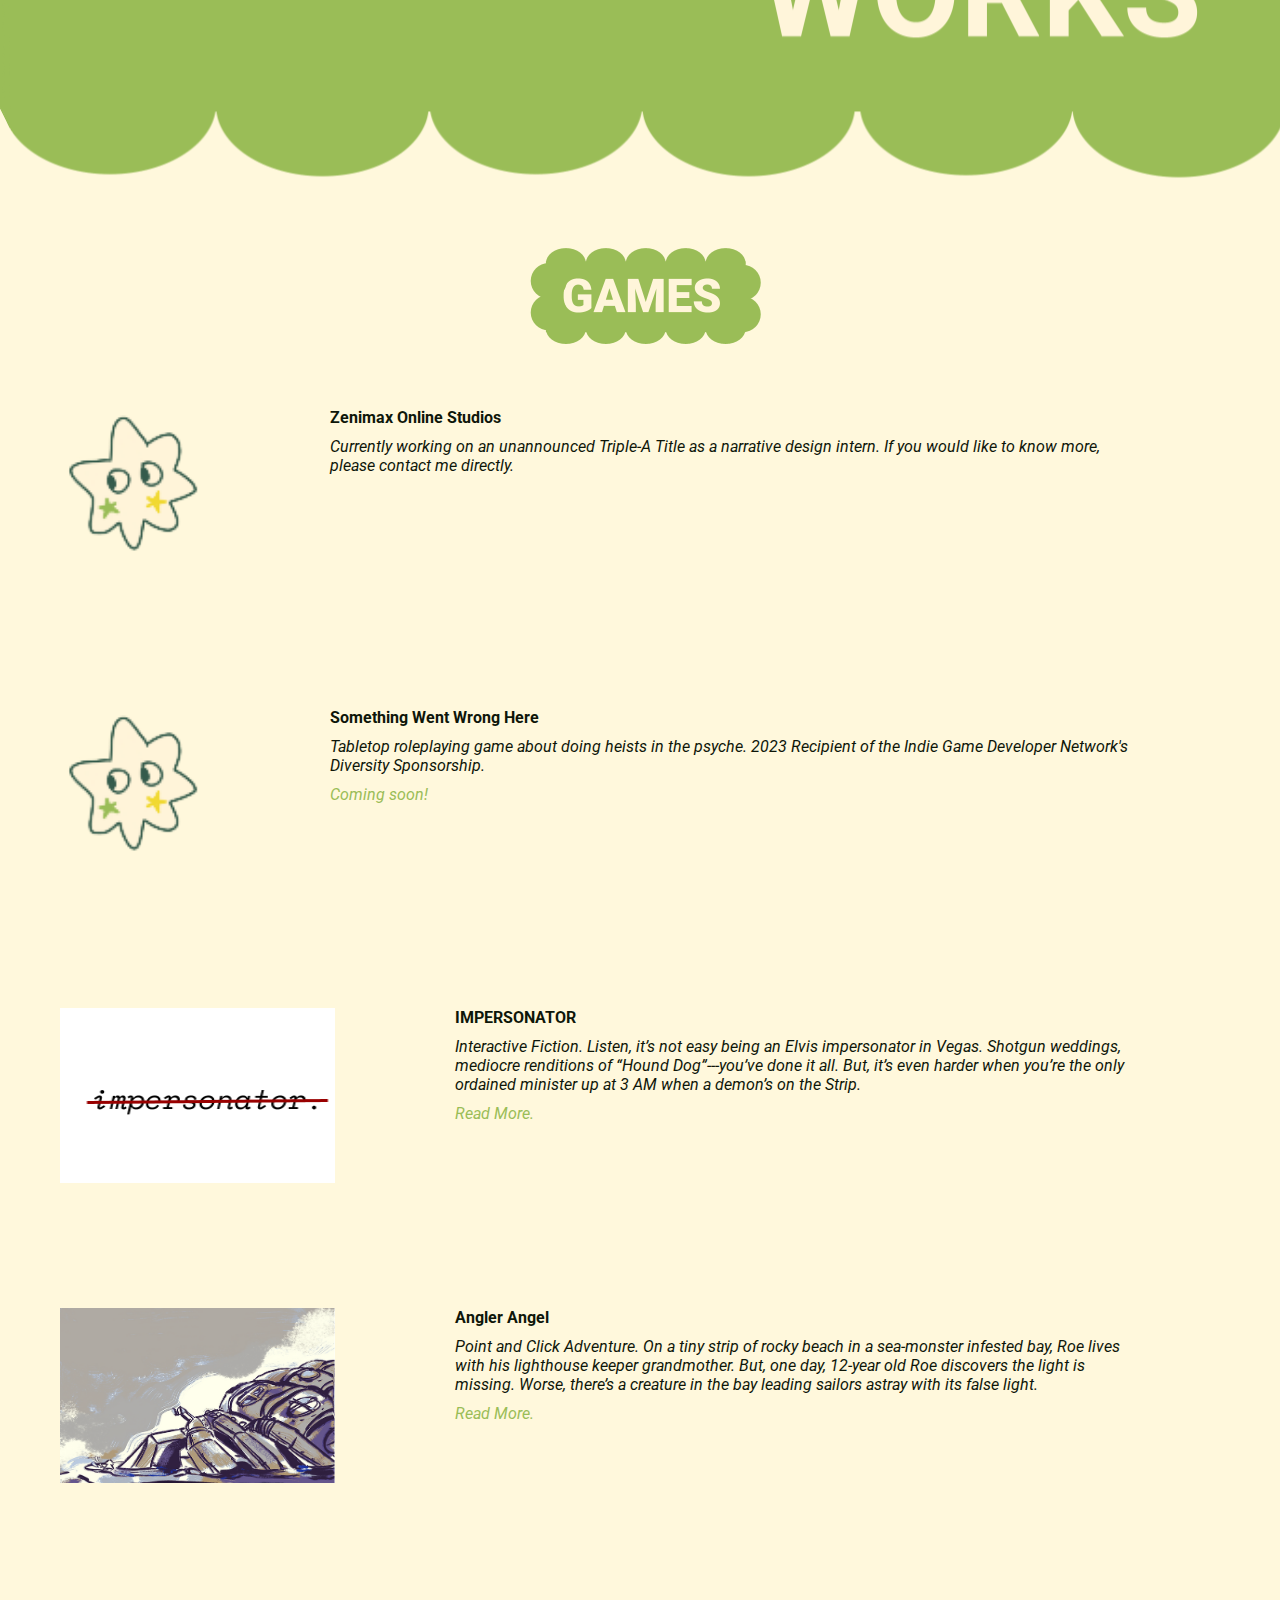
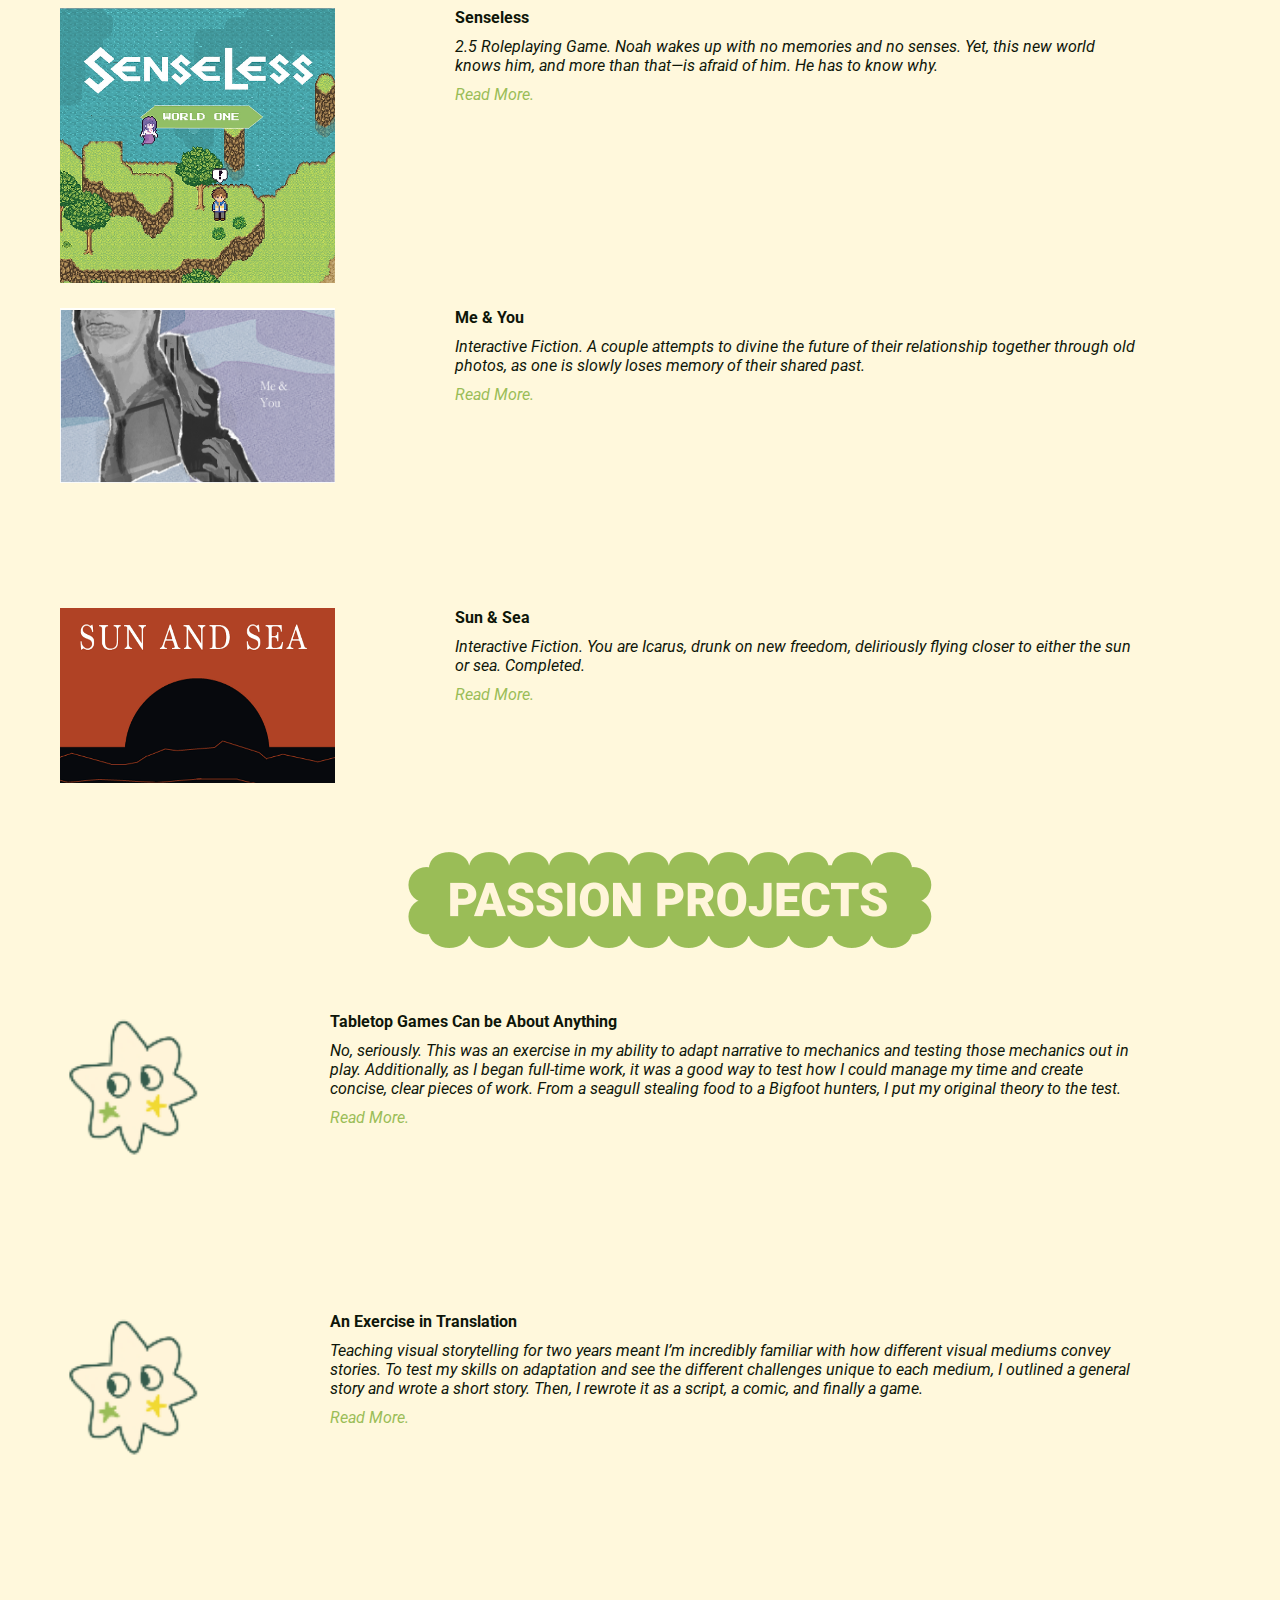
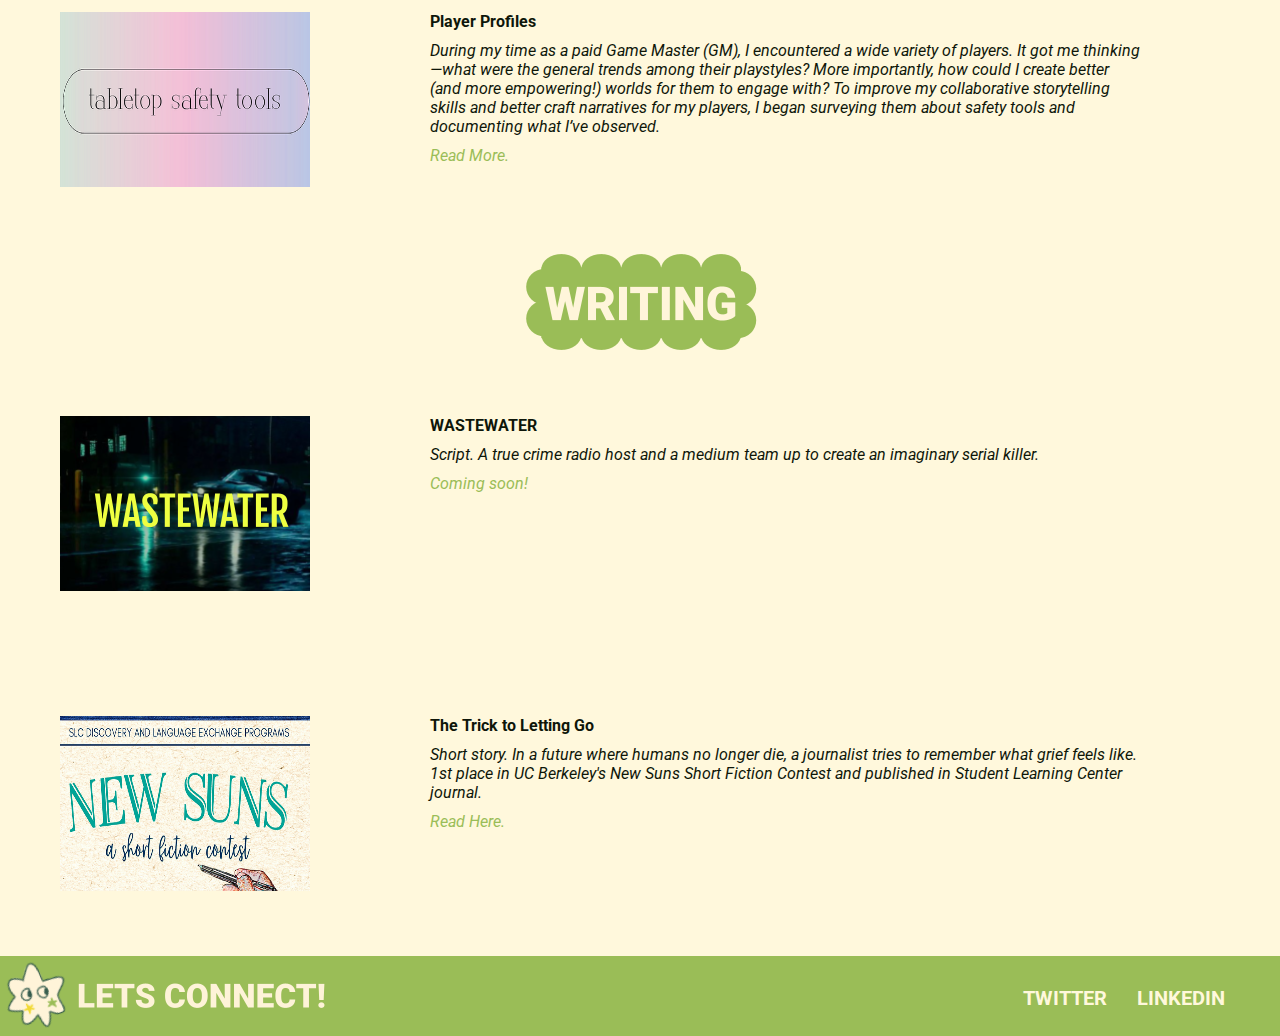
==== commit 5c579bed: "updated navbar" ====
--- a/index.html
+++ b/index.html
@@ -19,6 +19,7 @@
     <div id="logo"> <a href="index.html"> <img id="logo" src="assets/logofull.png" alt="logo"> </a> </div>
     <a href="about.html"> <div id="navitem2"> <strong> ABOUT </strong> </div> </a>
     <a href="#sectiontitle2"> <div id="navitem3"> <strong> WORKS </strong></div></a>
+    <a href="https://drive.google.com/file/d/1Tky1x3pfp_P_1u0WwCkHK-IocFwMcoSq/view?usp=sharing"> <div id="navitem4"> <strong> WRITING SAMPLE </strong></div></a>
 </div>
 
 <!--header image-->
--- a/css/style.css
+++ b/css/style.css
@@ -70,7 +70,7 @@
 	margin: 0px;
 }
 
-#navitem2, #navitem3 {
+#navitem2, #navitem3, #navitem4 {
 	list-style-type: none;
 	float: right;
 	color: #fff8dc; 
@@ -90,16 +90,20 @@
 	padding-right: 50px;
 }
 
-#navitem2:link, #navitem3:link {
+#navitem4 {
+	padding-right: 50px;
+}
+
+#navitem2:link, #navitem3:link, #navitem4:link {
 	color: #fff8dc; 
     text-decoration: none;
 }
 
-#navitem2:hover, #navitem3:hover {
+#navitem2:hover, #navitem3:hover, #navitem4:hover {
 	text-decoration: underline;
 }
 
-#navitem2:visited, #navitem2:active, #navitem3:visited, #navitem3:active {
+#navitem2:visited, #navitem2:active, #navitem3:visited, #navitem3:active, #navitem4:visited, #navitem4:active {
     color: #f1d930;
 }
 
